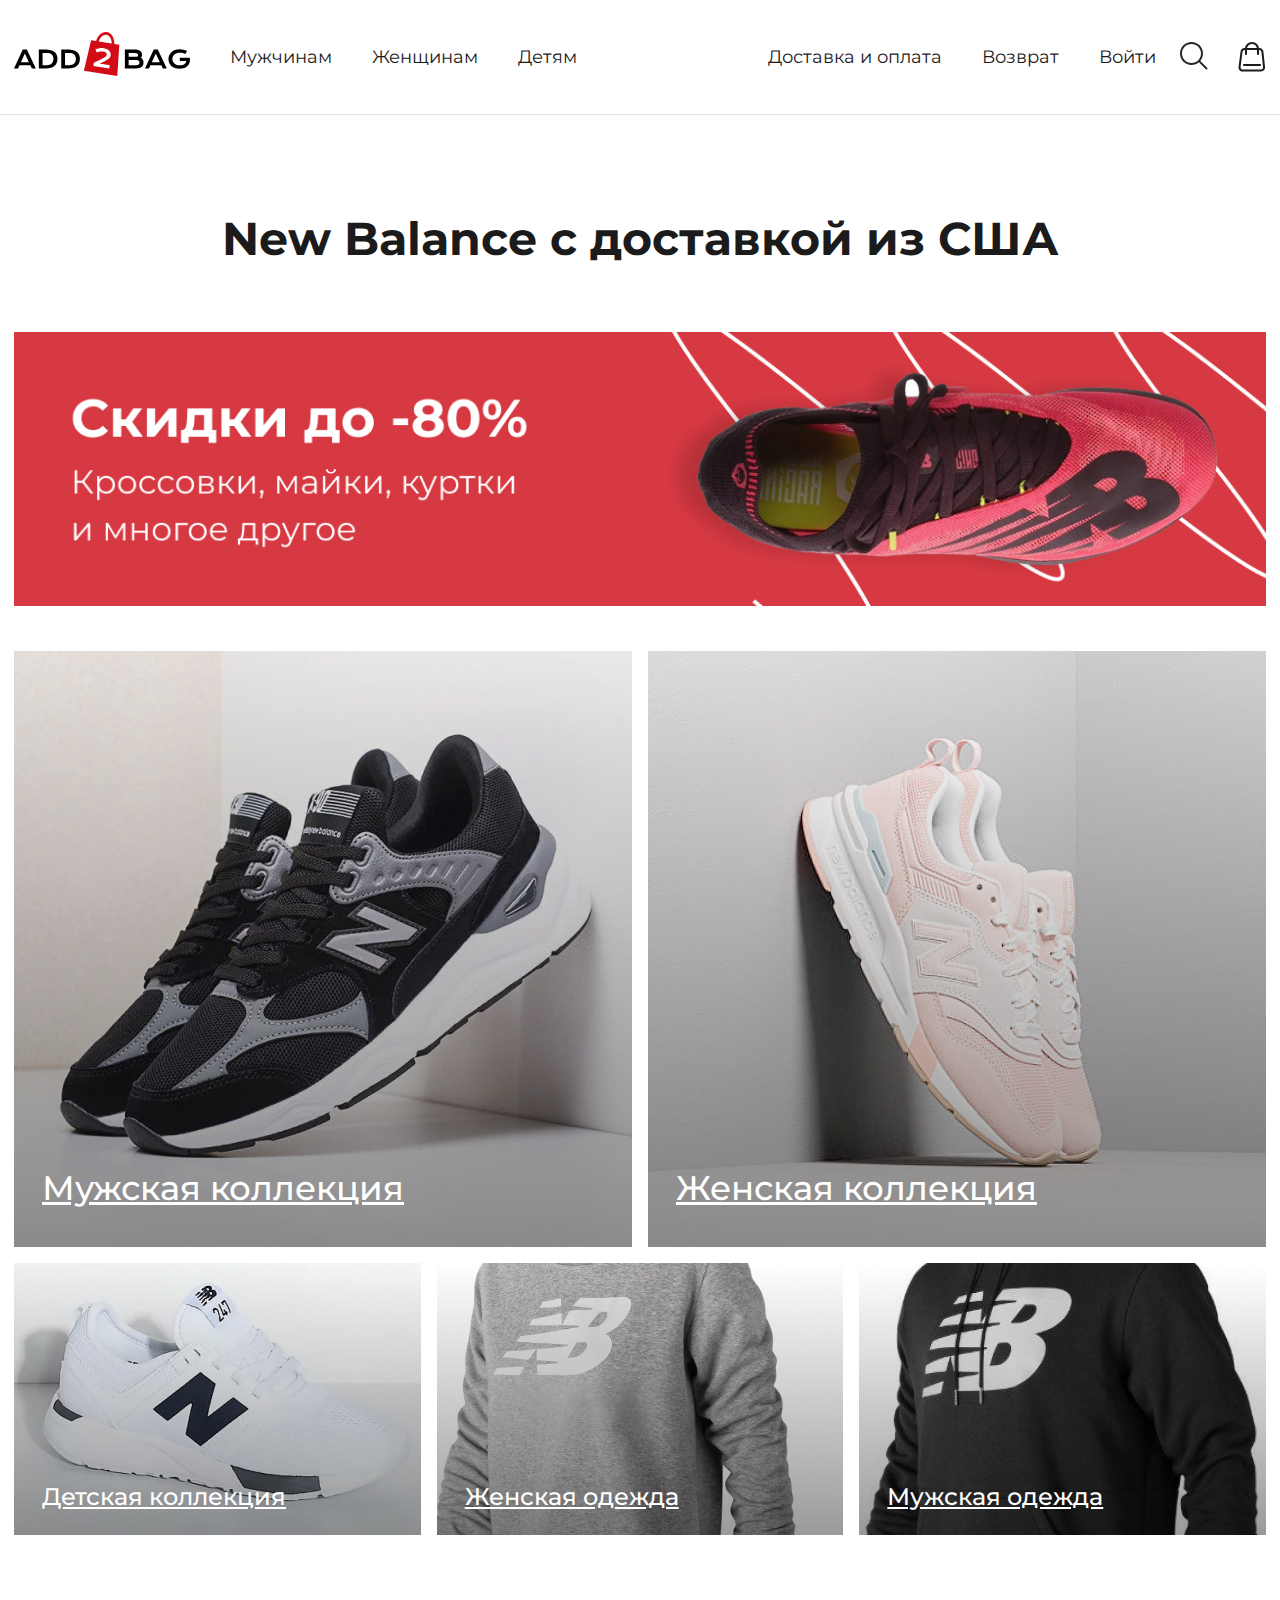
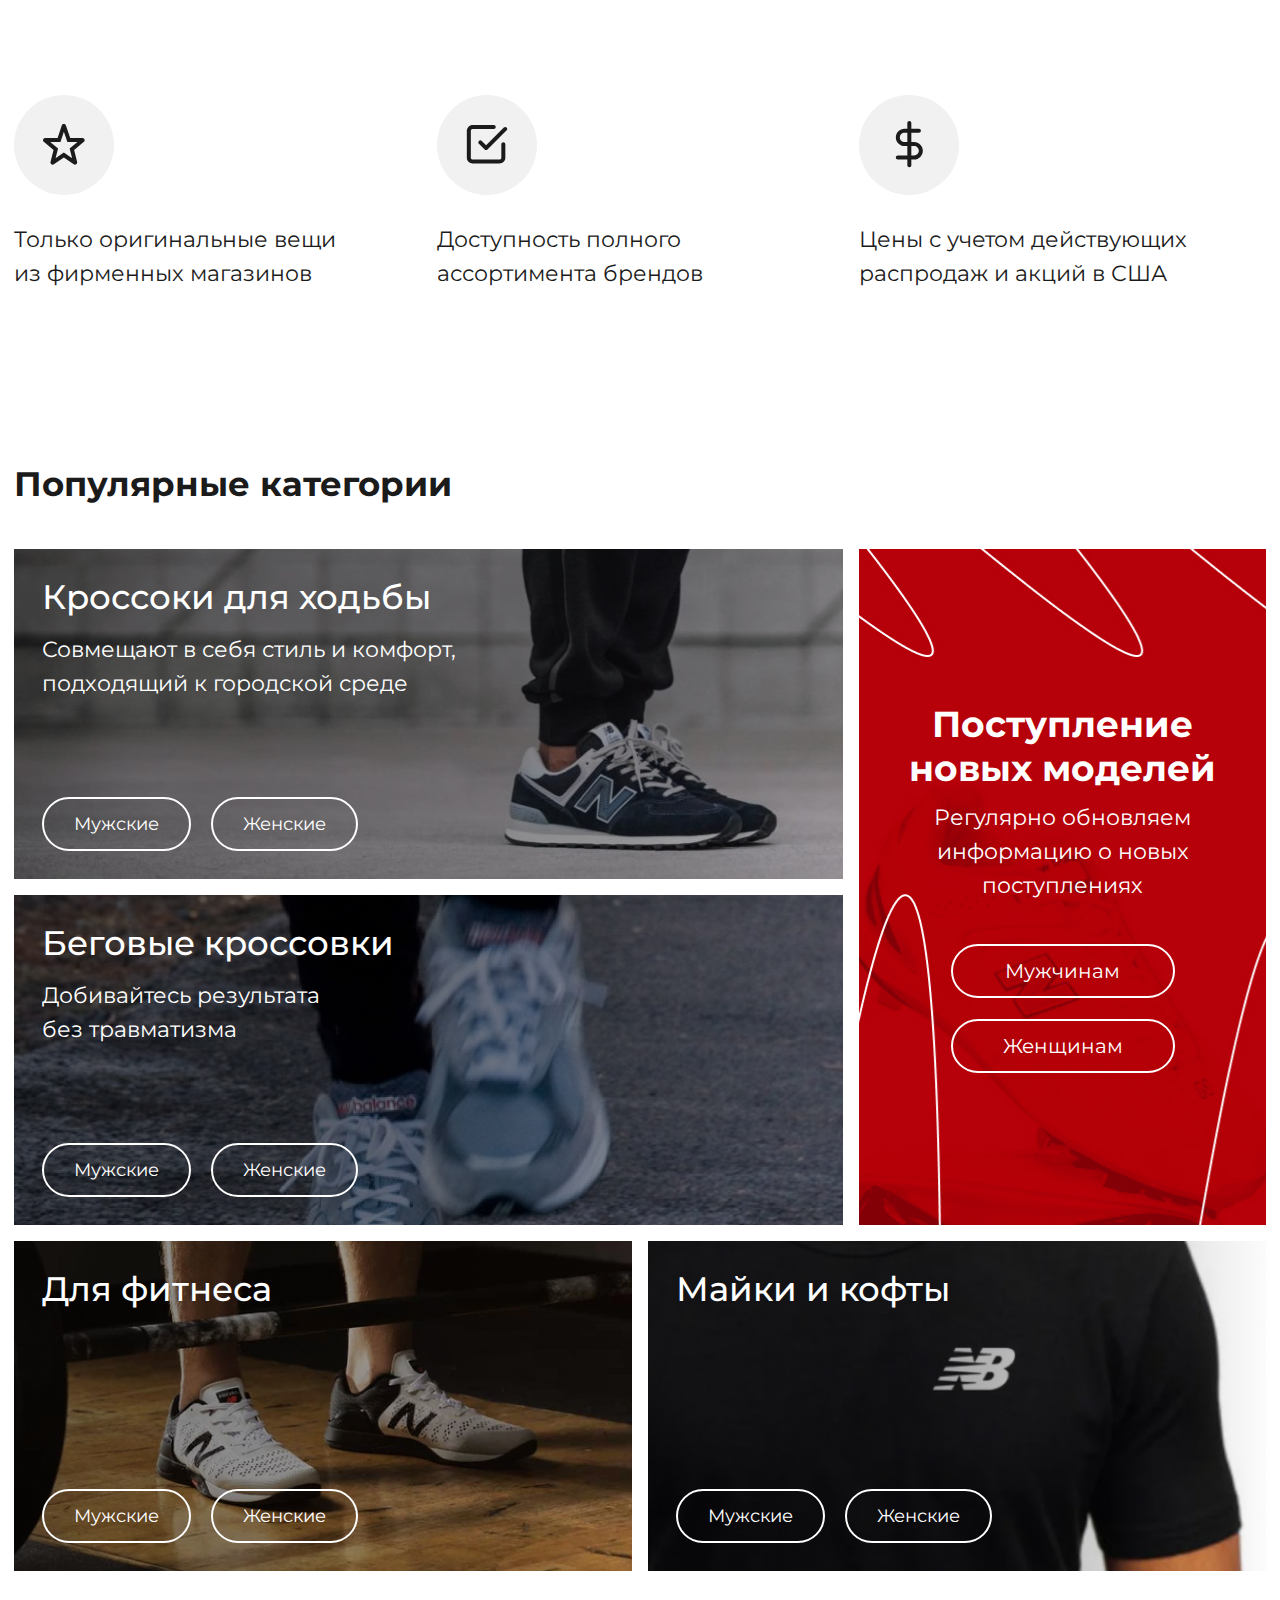
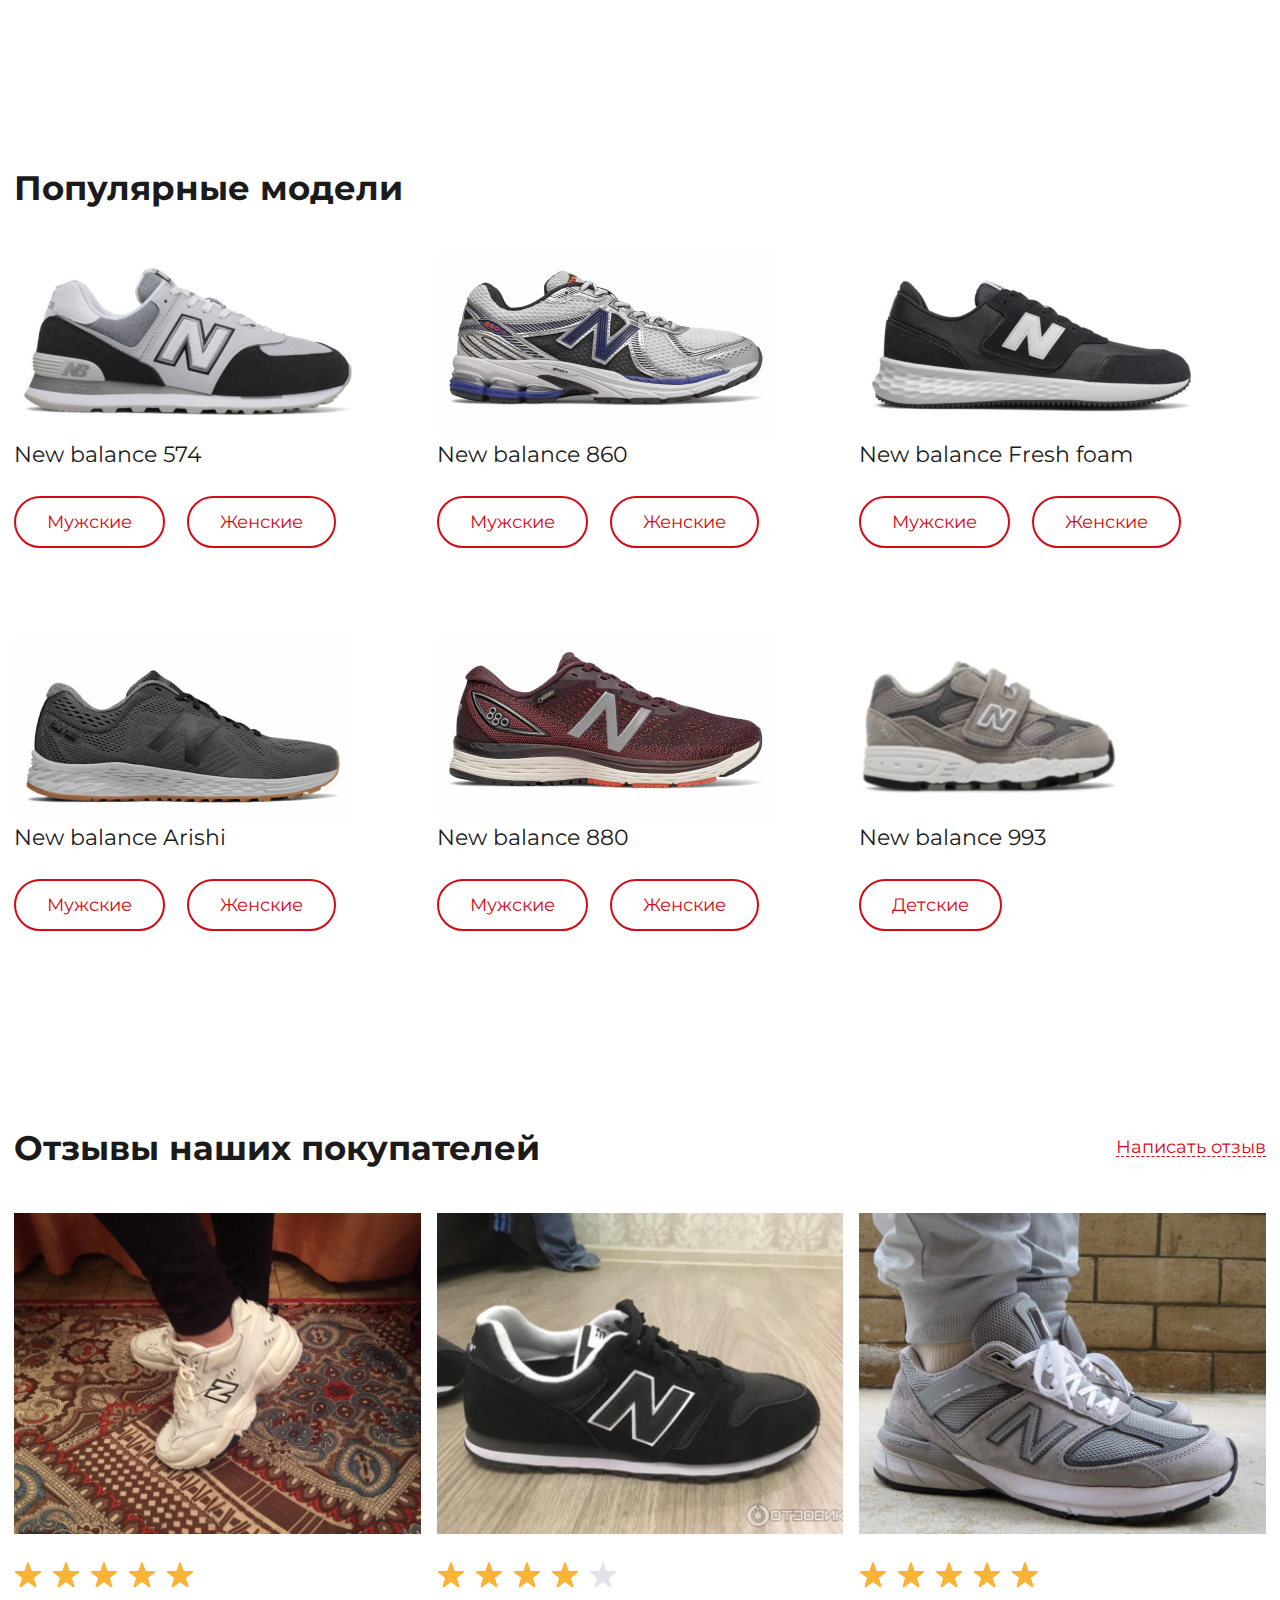
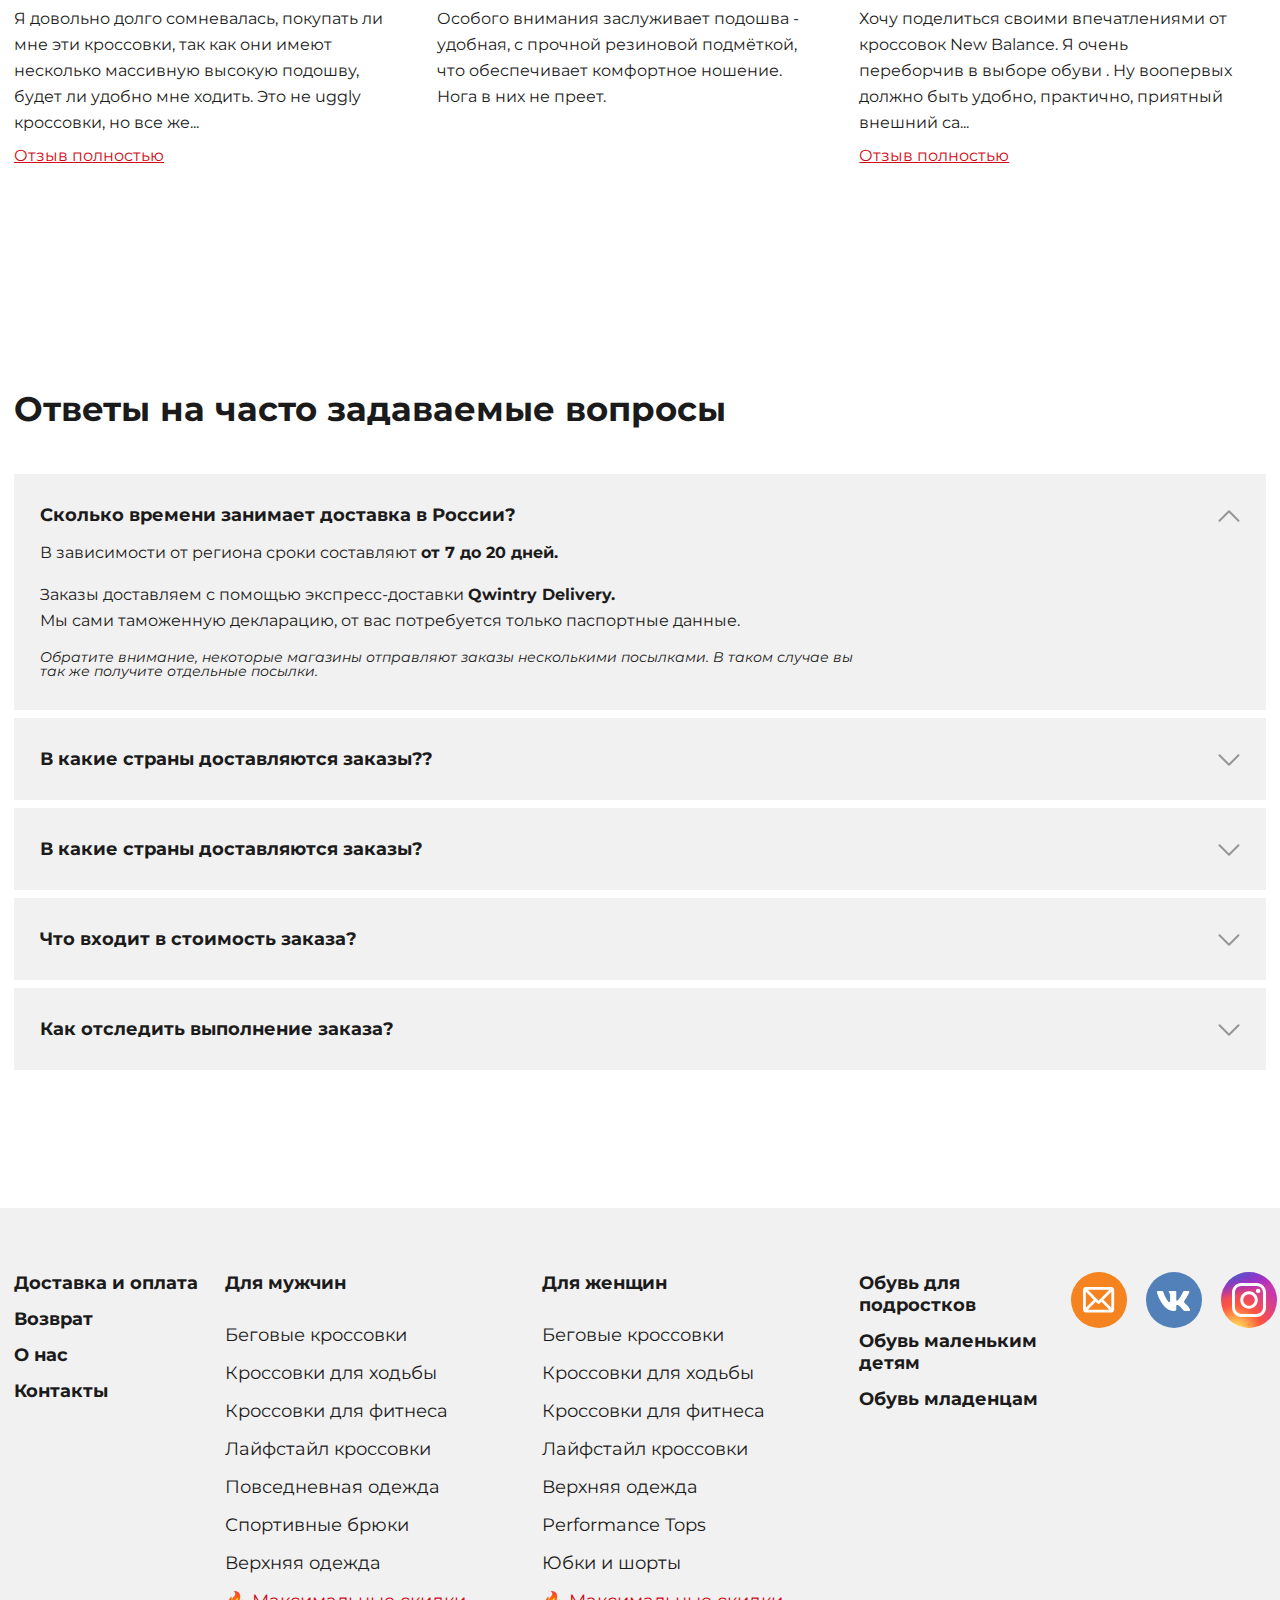
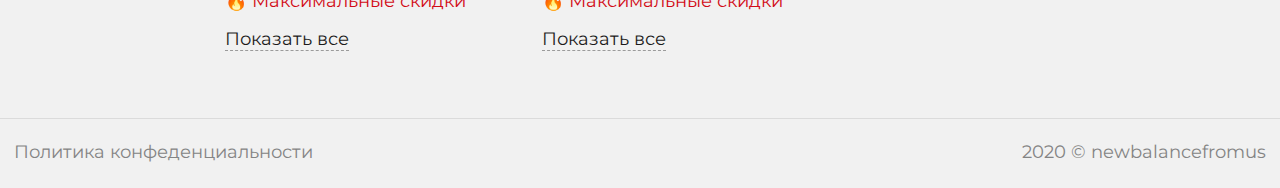
==== src/index.html @ 4060e347 "Add files via upload" ====
<!DOCTYPE html>
<html lang="en">
<head>
  <meta charset="UTF-8">
  <meta content="width=device-width, user-scalable=no, initial-scale=1.0, maximum-scale=1.0, minimum-scale=1.0" name="viewport">
  <meta content="ie=edge" http-equiv="X-UA-Compatible">
    <!-- Bootstrap CSS -->
	<!-- <link rel="stylesheet" href="https://cdn.jsdelivr.net/npm/bootstrap@4.5.3/dist/css/bootstrap.min.css" integrity="sha384-TX8t27EcRE3e/ihU7zmQxVncDAy5uIKz4rEkgIXeMed4M0jlfIDPvg6uqKI2xXr2" crossorigin="anonymous"> -->
	<!-- custom css -->
	<link href="css/bootstrap.min.css" rel="stylesheet">
  <link href="css/style.css" rel="stylesheet">
  <title>Add2Bag</title>
</head>
<body>
  
   <header class="header">
	   <div class="container">
		   <div class="row">
			   <div class="col-lg-6 d-flex align-items-end">
					<a href="/" class="logo">
						<img src="img/logo 1.svg" alt="Add2Bag">
					</a>
					<ul class="nav nav_left">
						<li class="nav-item">
							<a class="nav-link active" href="#">Мужчинам</a>
						</li>
						<li class="nav-item">
							<a class="nav-link" href="#">Женщинам</a>
						</li>
						<li class="nav-item">
							<a class="nav-link" href="#">Детям</a>
						</li>
					</ul>
			   </div>
			   <div class="col-lg-6 d-flex align-items-end justify-content-end">
					<ul class="nav nav_right">
						<li class="nav-item">
							<a class="nav-link" href="#">Доставка и оплата</a>
						</li>
						<li class="nav-item">
							<a class="nav-link" href="#">Возврат</a>
						</li>
						<li class="nav-item">
							<a class="nav-link" href="#">Войти</a>
						</li>
					</ul>
					<div class="cart_and_search d-flex align-items-center">
						<div class="search">
							<button class="search__icon">
								<svg width="28" height="28" viewBox="0 0 28 28" fill="none" xmlns="http://www.w3.org/2000/svg">
									<path fill-rule="evenodd" clip-rule="evenodd" d="M11.5 2C6.2533 2 2 6.2533 2 11.5C2 16.7467 6.2533 21 11.5 21C16.7467 21 21 16.7467 21 11.5C21 6.2533 16.7467 2 11.5 2ZM0 11.5C0 5.14873 5.14873 0 11.5 0C17.8513 0 23 5.14873 23 11.5C23 14.3156 21.9881 16.8949 20.3082 18.894L27.2071 25.7929C27.5976 26.1834 27.5976 26.8166 27.2071 27.2071C26.8166 27.5976 26.1834 27.5976 25.7929 27.2071L18.894 20.3082C16.8949 21.9881 14.3156 23 11.5 23C5.14873 23 0 17.8513 0 11.5Z" fill="#272727"/>
									</svg>
							</button>
						</div>
						<a href="/" class="cart">
							<svg width="28" height="30" viewBox="0 0 28 30" fill="none" xmlns="http://www.w3.org/2000/svg">
								<path fill-rule="evenodd" clip-rule="evenodd" d="M4.54358 27.5H23.0524C24.2407 27.5 25.1669 26.47 25.0412 25.2884L23.3922 9.78842C23.284 8.77149 22.4261 8 21.4034 8H6.5223C5.51565 8 4.66588 8.74819 4.53841 9.74674L2.55968 25.2467C2.40708 26.4421 3.33848 27.5 4.54358 27.5ZM4.54358 29.5H23.0524C25.429 29.5 27.2813 27.4401 27.0299 25.0769L25.381 9.57685C25.1646 7.54299 23.4488 6 21.4034 6H6.5223C4.509 6 2.80945 7.49638 2.55451 9.49347L0.575782 24.9935C0.270575 27.3843 2.13339 29.5 4.54358 29.5Z" fill="#1C1B1B"/>
								<path d="M5.00048 23C5.00048 22.4477 5.4482 22 6.00048 22H22.0005C22.5528 22 23.0005 22.4477 23.0005 23C23.0005 23.5523 22.5528 24 22.0005 24H6.00048C5.4482 24 5.00048 23.5523 5.00048 23Z" fill="#1C1B1B"/>
								<path fill-rule="evenodd" clip-rule="evenodd" d="M14.0005 2C11.2391 2 9.00048 4.23858 9.00048 7V12C9.00048 12.5523 8.55277 13 8.00048 13C7.4482 13 7.00048 12.5523 7.00048 12V7C7.00048 3.13401 10.1345 0 14.0005 0C17.8665 0 21.0005 3.13401 21.0005 7V12C21.0005 12.5523 20.5528 13 20.0005 13C19.4482 13 19.0005 12.5523 19.0005 12V7C19.0005 4.23858 16.7619 2 14.0005 2Z" fill="#1C1B1B"/>
								</svg>								
							</a>
					</div>
			   </div>
			</div>
	   </div>
   </header>
   <!-- header -->

   <main class="content">

		<section class="main">
			<div class="container">
				<div class="row">
					<div class="col-lg-12">
						<h1 class="main_title text-center">New Balance с доставкой из США</h1>
					</div>
					<div class="col-lg-12">
						<div class="main_banner">
							<img src="img/main-banner.jpg" alt="sales" class="img-fluid">
						</div>
					</div>
				</div>
			</div>
		</section>

		<section class="collections">
			<div class="container">
				<div class="row">
					<div class="col-lg-6">
						<a href="/" class="card-scale collection_card overflow-hidden">
							<img src="img/collection-img-1.jpg" alt="Women" class="img-scale">
							<span class="collection_card__title">Мужская коллекция</span>
						</a>
					</div>
					<!-- col -->

					<div class="col-lg-6">
						<a href="/"  class="card-scale collection_card overflow-hidden">
							<img src="img/collection-img-2.jpg" alt="Women" class="img-scale">
							<span class="collection_card__title">Женская коллекция</span>
						</a>
					</div>
					<!-- col -->

					<div class="col-lg-4">
						<a href="/"  class="card-scale collection_card collection_card--small overflow-hidden">
							<img src="img/collection-img-3.jpg" alt="Women" class="img-scale">
							<span class="collection_card__title">Детская коллекция</span>
						</a>
					</div>
					<!-- col -->

					<div class="col-lg-4">
						<a href="/"  class="card-scale collection_card collection_card--small overflow-hidden">
							<img src="img/collection-img-4.jpg" alt="Women" class="img-scale">
							<span class="collection_card__title">Женская одежда</span>
						</a>
					</div>
					<!-- col -->

					<div class="col-lg-4">
						<a href="/"  class="card-scale collection_card collection_card--small overflow-hidden">
							<img src="img/collection-img-5.jpg" alt="Women" class="img-scale">
							<span class="collection_card__title">Мужская одежда</span>
						</a>
					</div>
					<!-- col -->
				</div>
			</div>
		</section>

		<section class="advantages">
			<div class="container">
				<div class="row">
					<div class="col-lg-4">
						<div class="advantage">
							<div class="advantage__icon">
								<img src="img/icons/advan-icon-1.svg" alt="">
							</div>
							<p class="advantage__text">
								Только оригинальные вещи <br>
								из фирменных магазинов
							</p>
						</div>
					</div>
					<div class="col-lg-4">
						<div class="advantage">
							<div class="advantage__icon">
								<img src="img/icons/advan-icon-2.svg" alt="">
							</div>
							<p class="advantage__text">
								Доступность полного <br>ассортимента брендов
							</p>
						</div>
					</div>
					<div class="col-lg-4">
						<div class="advantage">
							<div class="advantage__icon">
								<img src="img/icons/advan-icon-3.svg" alt="">
							</div>
							<p class="advantage__text">
								Цены с учетом действующих <br>распродаж и акций в США
							</p>
						</div>
					</div>
				</div>
			</div>
		</section>

		<section class="popularCategories">
			<div class="container">
				<div class="row">
					<div class="col-lg-12">
						<h2 class="section__title">
							Популярные категории
						</h2>
					</div>
				</div>
				<div class="row">
					<div class="col-lg-8">
						<div class="popular__box" style="background-image: url(img/cat-img-1.jpg);">
							<div class="popular__box-main">
								<h3 class="popular__box-title">Кроссоки для ходьбы</h3>
								<p class="popular__box-text">
									Совмещают в себя стиль и комфорт,<br> подходящий к городской среде
								</p>
							</div>
							<div class="popular__box-btns">
								<button class="btn btn-bordered popular__box-btn">Мужские</button>
								<button class="btn btn-bordered popular__box-btn">Женские</button>
							</div>
						</div>
						<!-- popular__box -->
						<div class="popular__box" style="background-image: url(img/cat-img-2.jpg);">
							<div class="popular__box-main">
								<h3 class="popular__box-title">Беговые кроссовки</h3>
								<p class="popular__box-text">
									Добивайтесь результата <br>
									без травматизма
								</p>
							</div>
							<div class="popular__box-btns">
								<button class="btn btn-bordered popular__box-btn">Мужские</button>
								<button class="btn btn-bordered popular__box-btn">Женские</button>
							</div>
						</div>
						<!-- popular__box -->
					</div>
					<div class="col-lg-4">
						<div class="popular__sidebar" style="background-image: url(img/cat-img-3.jpg);">
							<h3 class="popular__sidebar-title">Поступление новых моделей</h3>
							<p class="popular__sidebar-text">
								Регулярно обновляем информацию о новых поступлениях
							</p>
							<div class="popular__sidebar-btns">
								<button class="btn btn-bordered popular__sidebar-btn">Мужчинам</button>
								<button class="btn btn-bordered popular__sidebar-btn">Женщинам</button>
							</div>
						</div>
					</div>
				</div>

				<div class="row">
					<div class="col-lg-6">
						<div class="popular__box"  style="background-image: url(img/cat-img-4.jpg);">
							<h3 class="popular__box-title">Для фитнеса</h3>
							<div class="popular__box-btns">
								<button class="btn btn-bordered popular__box-btn">Мужские</button>
								<button class="btn btn-bordered popular__box-btn">Женские</button>
							</div>
						</div>
						<!-- popular__box -->
					</div>
					<div class="col-lg-6">
						<div class="popular__box"  style="background-image: url(img/cat-img-5.jpg);">
							<h3 class="popular__box-title">Майки и кофты</h3>
							<div class="popular__box-btns">
								<button class="btn btn-bordered popular__box-btn">Мужские</button>
								<button class="btn btn-bordered popular__box-btn">Женские</button>
							</div>
						</div>
						<!-- popular__box -->
					</div>
				</div>

			</div>
		</section>

		<section class="popularModels">
			<div class="container">
				<div class="row">
					<div class="col-lg-12">
						<h2 class="section__title">
							Популярные модели
						</h2>
					</div>
				</div>
				<div class="row">
					<div class="col-lg-4">
						<div class="card__box">
							<div class="card__box-img">
								<img src="img/popular-img-1.png" class="img-fluid" alt="shoes">
							</div>
							<p class="card__box-title">New balance 574</p>
							<div class="card__box-btns">
								<a href="/" class="btn btn-bordered btn-red card__box-btn">Мужские</a>
								<a href="/" class="btn btn-bordered btn-red card__box-btn">Женские</a>
							</div>
						</div>
						<!-- card__box -->
					</div>
					<div class="col-lg-4">
						<div class="card__box">
							<div class="card__box-img">
								<img src="img/popular-img-2.png" class="img-fluid" alt="shoes">
							</div>
							<p class="card__box-title">New balance 860</p>
							<div class="card__box-btns">
								<a href="/" class="btn btn-bordered btn-red card__box-btn">Мужские</a>
								<a href="/" class="btn btn-bordered btn-red card__box-btn">Женские</a>
							</div>
						</div>
						<!-- card__box -->
					</div>
					<div class="col-lg-4">
						<div class="card__box">
							<div class="card__box-img">
								<img src="img/popular-img-3.png" class="img-fluid" alt="shoes">
							</div>
							<p class="card__box-title">New balance Fresh foam</p>
							<div class="card__box-btns">
								<a href="/" class="btn btn-bordered btn-red card__box-btn">Мужские</a>
								<a href="/" class="btn btn-bordered btn-red card__box-btn">Женские</a>
							</div>
						</div>
						<!-- card__box -->
					</div>
					<div class="col-lg-4">
						<div class="card__box">
							<div class="card__box-img">
								<img src="img/popular-img-4.png" class="img-fluid" alt="shoes">
							</div>
							<p class="card__box-title">New balance Arishi</p>
							<div class="card__box-btns">
								<a href="/" class="btn btn-bordered btn-red card__box-btn">Мужские</a>
								<a href="/" class="btn btn-bordered btn-red card__box-btn">Женские</a>
							</div>
						</div>
						<!-- card__box -->
					</div>
					<div class="col-lg-4">
						<div class="card__box">
							<div class="card__box-img">
								<img src="img/popular-img-5.png" class="img-fluid" alt="shoes">
							</div>
							<p class="card__box-title">New balance 880</p>
							<div class="card__box-btns">
								<a href="/" class="btn btn-bordered btn-red card__box-btn">Мужские</a>
								<a href="/" class="btn btn-bordered btn-red card__box-btn">Женские</a>
							</div>
						</div>
						<!-- card__box -->
					</div>
					<div class="col-lg-4">
						<div class="card__box">
							<div class="card__box-img">
								<img src="img/popular-img-6.png" class="img-fluid" alt="shoes">
							</div>
							<p class="card__box-title">New balance 993</p>
							<div class="card__box-btns">
								<a href="/" class="btn btn-bordered btn-red card__box-btn">Детские</a>
							</div>
						</div>
						<!-- card__box -->
					</div>
				</div>
			</div>
		</section>

		<section class="reviews">
			<div class="container">
				<div class="row">
					<div class="col-lg-12">
						<h2 class="section__title d-flex justify-content-between align-items-center">
							Отзывы наших покупателей
							<a href="/" class="add_review">Написать отзыв</a>
						</h2>
					</div>
				</div>
				<div class="row">
					<div class="col-lg-4">
						<div class="reviews__box">
							<div class="reviews__box-img">
								<img src="img/reviews-img-1.jpg" class="img-fluid" alt="">
							</div>
							<div class="reviews__box-stars d-flex">
								<img src="img/icons/star-yellow.svg" alt="" class="reviews__box-star">
								<img src="img/icons/star-yellow.svg" alt="" class="reviews__box-star">
								<img src="img/icons/star-yellow.svg" alt="" class="reviews__box-star">
								<img src="img/icons/star-yellow.svg" alt="" class="reviews__box-star">
								<img src="img/icons/star-yellow.svg" alt="" class="reviews__box-star">
							</div>
							<p class="reviews__box-text">
								Я довольно долго сомневалась, покупать ли мне эти кроссовки, так как они имеют несколько массивную высокую подошву, будет ли удобно мне ходить. Это не uggly кроссовки, но все же...
								<a href="/" class="show_more">Отзыв полностью</a>
							</p>
						</div>
						<!-- reviews__box -->
					</div>
					<div class="col-lg-4">
						<div class="reviews__box">
							<div class="reviews__box-img">
								<img src="img/reviews-img-2.png"  class="img-fluid" alt="">
							</div>
							<div class="reviews__box-stars d-flex">
								<img src="img/icons/star-yellow.svg" alt="" class="reviews__box-star">
								<img src="img/icons/star-yellow.svg" alt="" class="reviews__box-star">
								<img src="img/icons/star-yellow.svg" alt="" class="reviews__box-star">
								<img src="img/icons/star-yellow.svg" alt="" class="reviews__box-star">
								<img src="img/icons/star-grey.svg" alt="" class="reviews__box-star">
							</div>
							<p class="reviews__box-text">
								Особого внимания заслуживает подошва - удобная, с прочной резиновой подмёткой, что обеспечивает комфортное ношение. Нога в них не преет.
							</p>
						</div>
						<!-- reviews__box -->
					</div>
					<div class="col-lg-4">
						<div class="reviews__box">
							<div class="reviews__box-img">
								<img src="img/reviews-img-3.png" class="img-fluid" alt="">
							</div>
							<div class="reviews__box-stars d-flex">
								<img src="img/icons/star-yellow.svg" alt="" class="reviews__box-star">
								<img src="img/icons/star-yellow.svg" alt="" class="reviews__box-star">
								<img src="img/icons/star-yellow.svg" alt="" class="reviews__box-star">
								<img src="img/icons/star-yellow.svg" alt="" class="reviews__box-star">
								<img src="img/icons/star-yellow.svg" alt="" class="reviews__box-star">
							</div>
							<p class="reviews__box-text">
								Хочу поделиться своими впечатлениями от кроссовок New Balance. Я очень переборчив в выборе обуви . Ну воопервых должно быть удобно, практично, приятный внешний са...
								<a href="/" class="show_more">Отзыв полностью</a>
							</p>
						</div>
						<!-- reviews__box -->
					</div>
				</div>
			</div>
		</section>

		<section class="faq">
			<div class="container">
				<div class="row">
					<div class="col-lg-12">
						<h2 class="section__title">
							Ответы на часто задаваемые вопросы
						</h2>
					</div>
				</div>
			
				<div class="row">
					<div class="col-lg-12">
						<div class="faq__wrapper">
		
							<div class="faq__item">
								<div class="faq__item-top active">
									<p class="text">Сколько времени занимает доставка в России?</p>
									<div class="arrow">
										<svg width="22" height="12" viewBox="0 0 22 12" fill="none" xmlns="http://www.w3.org/2000/svg">
											<path d="M1.5 1.25L11 10.75L20.5 1.25" stroke="#969696" stroke-width="2" stroke-linecap="round" stroke-linejoin="round"/>
											</svg>
									</div>
								</div>
								<div class="faq__submnenu" style="display: block;">
									<p>
										В зависимости от региона сроки составляют <b>от 7 до 20 дней.</b>
									</p>
									<p>
										Заказы доставляем с помощью экспресс-доставки <b>Qwintry Delivery.</b>
										<br>
										Мы сами таможенную декларацию, от вас потребуется только паспортные данные.
									</p>
									<i>
										Обратите внимание, некоторые магазины отправляют заказы несколькими посылками. В таком случае вы <br> так же получите отдельные посылки. 
									</i>
								</div>
							</div>
		
							<div class="faq__item">
								<div class="faq__item-top">
									<p class="text">В какие страны доставляются заказы??</p>
									<div class="arrow">
										<svg width="22" height="12" viewBox="0 0 22 12" fill="none" xmlns="http://www.w3.org/2000/svg">
											<path d="M1.5 1.25L11 10.75L20.5 1.25" stroke="#969696" stroke-width="2" stroke-linecap="round" stroke-linejoin="round"/>
											</svg>
									</div>
								</div>
								<div class="faq__submnenu">
									<p>
										В зависимости от региона сроки составляют <b>от 7 до 20 дней.</b>
									</p>
									<p>
										Заказы доставляем с помощью экспресс-доставки <b>Qwintry Delivery.</b>
										<br>
										Мы сами таможенную декларацию, от вас потребуется только паспортные данные.
									</p>
									<i>
										Обратите внимание, некоторые магазины отправляют заказы несколькими посылками. В таком случае вы <br> так же получите отдельные посылки. 
									</i>
								</div>
							</div>
		
							<div class="faq__item">
								<div class="faq__item-top">
									<p class="text">В какие страны доставляются заказы?</p>
									<div class="arrow">
										<svg width="22" height="12" viewBox="0 0 22 12" fill="none" xmlns="http://www.w3.org/2000/svg">
											<path d="M1.5 1.25L11 10.75L20.5 1.25" stroke="#969696" stroke-width="2" stroke-linecap="round" stroke-linejoin="round"/>
											</svg>
									</div>
								</div>
								<div class="faq__submnenu">
									<p>
										В зависимости от региона сроки составляют <b>от 7 до 20 дней.</b>
									</p>
									<p>
										Заказы доставляем с помощью экспресс-доставки <b>Qwintry Delivery.</b>
										<br>
										Мы сами таможенную декларацию, от вас потребуется только паспортные данные.
									</p>
									<i>
										Обратите внимание, некоторые магазины отправляют заказы несколькими посылками. В таком случае вы <br> так же получите отдельные посылки. 
									</i>
								</div>
							</div>
		
							<div class="faq__item">
								<div class="faq__item-top">
									<p class="text">Что входит в стоимость заказа?</p>
									<div class="arrow">
										<svg width="22" height="12" viewBox="0 0 22 12" fill="none" xmlns="http://www.w3.org/2000/svg">
											<path d="M1.5 1.25L11 10.75L20.5 1.25" stroke="#969696" stroke-width="2" stroke-linecap="round" stroke-linejoin="round"/>
											</svg>
									</div>
								</div>
								<div class="faq__submnenu">
									<p>
										В зависимости от региона сроки составляют <b>от 7 до 20 дней.</b>
									</p>
									<p>
										Заказы доставляем с помощью экспресс-доставки <b>Qwintry Delivery.</b>
										<br>
										Мы сами таможенную декларацию, от вас потребуется только паспортные данные.
									</p>
									<i>
										Обратите внимание, некоторые магазины отправляют заказы несколькими посылками. В таком случае вы <br> так же получите отдельные посылки. 
									</i>
								</div>
							</div>

							<div class="faq__item">
								<div class="faq__item-top">
									<p class="text">Как отследить выполнение заказа?</p>
									<div class="arrow">
										<svg width="22" height="12" viewBox="0 0 22 12" fill="none" xmlns="http://www.w3.org/2000/svg">
											<path d="M1.5 1.25L11 10.75L20.5 1.25" stroke="#969696" stroke-width="2" stroke-linecap="round" stroke-linejoin="round"/>
											</svg>
									</div>
								</div>
								<div class="faq__submnenu">
									<p>
										В зависимости от региона сроки составляют <b>от 7 до 20 дней.</b>
									</p>
									<p>
										Заказы доставляем с помощью экспресс-доставки <b>Qwintry Delivery.</b>
										<br>
										Мы сами таможенную декларацию, от вас потребуется только паспортные данные.
									</p>
									<i>
										Обратите внимание, некоторые магазины отправляют заказы несколькими посылками. В таком случае вы <br> так же получите отдельные посылки. 
									</i>
								</div>
							</div>
		
						</div>
					</div>
				</div>
				<!-- faq row -->

			</div>
		</section>

   </main>
   <!-- content -->

   <footer class="footer">
	   <div class="container">
		   <div class="row">
				<div class="col-lg-2">
					<ul class="bold_list">
						<li>
							<a href="/">Доставка и оплата</a>
						</li>
						<li>
							<a href="/">Возврат</a>
						</li>
						<li>
							<a href="/">О нас</a>
						</li>
						<li>
							<a href="/">Контакты</a>
						</li>
					</ul>
				</div>
				<div class="col-lg-3">
					<h6>Для мужчин</h6>
					<ul>
						<li>
							<a href="/">Беговые кроссовки</a>
						</li>
						<li>
							<a href="/">Кроссовки для ходьбы</a>
						</li>
						<li>
							<a href="/">Кроссовки для фитнеса</a>
						</li>
						<li>
							<a href="/">Лайфстайл кроссовки</a>
						</li>
						<li>
							<a href="/">Повседневная одежда</a>
						</li>
						<li>
							<a href="/">Спортивные брюки</a>
						</li>
						<li>
							<a href="/">Верхняя одежда</a>
						</li>
						<li>
							<a href="/" class="red_color">🔥 Максимальные скидки</a>
						</li>
						<li class="show_all">
							<a href="/">Показать все</a>
						</li>

					</ul>
				</div>
				<div class="col-lg-3">
					<ul>
						<h6>Для женщин</h6>
						<li>
							<a href="/">Беговые кроссовки</a>
						</li>
						<li>
							<a href="/">Кроссовки для ходьбы</a>
						</li>
						<li>
							<a href="/">Кроссовки для фитнеса</a>
						</li>
						<li>
							<a href="/">Лайфстайл кроссовки</a>
						</li>
						<li>
							<a href="/">Верхняя одежда</a>
						</li>
						<li>
							<a href="/">Performance Tops</a>
						</li>
						<li>
							<a href="/">Юбки и шорты</a>
						</li>
						<li>
							<a href="/" class="red_color">🔥 Максимальные скидки</a>
						</li>
						<li class="show_all">
							<a href="/">Показать все</a>
						</li>
					</ul>
				</div>
				<div class="col-lg-2">
					<ul class="bold_list">
						<li>
							<a href="/">Обувь для
								подростков</a>
						</li>
						<li>
							<a href="/">Обувь маленьким детям</a>
						</li>
						<li>
							<a href="/">Обувь младенцам</a>
						</li>
					</ul>
				</div>
				<div class="col-lg-2">
					<ul class="d-flex justify-content-between align-items-center social_icons">
						<a href="/" class="social_icons__icon">
							<img src="img/icons/footer-icon-1.svg" alt="">
						</a>
						<a href="/" class="social_icons__icon">
							<img src="img/icons/footer-icon-2.svg" alt="">
						</a>
						<a href="/" class="social_icons__icon">
							<img src="img/icons/footer-icon-3.svg" alt="">
						</a>
					</ul>
				</div>
		   </div>
	   </div>
	   <div class="footer__bottom">
		   <div class="container">
			   <div class="row">
				   <div class="col-lg-12 d-flex justify-content-between align-items-center">
						<a href="/" class="footer__bottom-privacy">Политика конфеденциальности</a>
						<p class="footer__bottom-copy">2020 © newbalancefromus</p>
				   </div>
			   </div>
		   </div>
	   </div>
   </footer>
   <!-- footer -->


  <script src="js/jquery-3.0.0.min.js"></script> 
  <script src="js/main.js"></script> <!-- // scripts -->
</body>
</html>
---- src/css/style.css ----
@import url("https://fonts.googleapis.com/css?family=Montserrat:400,500,700,900");
* {
  margin: 0;
  padding: 0;
  line-height: 1;
  -webkit-box-sizing: border-box;
  box-sizing: border-box;
}

li {
  list-style-type: none;
}

dl,
ol,
ul {
  margin-bottom: 0;
}

a {
  color: #1C1B1B;
  text-decoration: none;
}

button {
  outline: none;
  border: none;
  display: block;
  background: transparent;
  cursor: pointer;
  font-family: 'Montserrat', sans-serif;
}

input:focus {
  outline: none;
}

body {
  color: #1C1B1B;
  font-size: 14px;
  font-family: 'Montserrat', sans-serif;
  font-weight: 400;
}

h1,
h2,
h3,
h4,
h5,
h6 {
  font-weight: 700;
}

button,
input {
  outline: none;
  border: none;
  cursor: pointer;
}

.container {
  max-width: 1308px;
  padding: 0 14px;
  margin: 0 auto;
  -webkit-box-flex: 1;
  -ms-flex-positive: 1;
  flex-grow: 1;
}

.row {
  margin-left: -8px;
  margin-right: -8px;
}

.col,
.col-1,
.col-10,
.col-11,
.col-12,
.col-2,
.col-3,
.col-4,
.col-5,
.col-6,
.col-7,
.col-8,
.col-9,
.col-auto,
.col-lg,
.col-lg-1,
.col-lg-10,
.col-lg-11,
.col-lg-12,
.col-lg-2,
.col-lg-3,
.col-lg-4,
.col-lg-5,
.col-lg-6,
.col-lg-7,
.col-lg-8,
.col-lg-9,
.col-lg-auto,
.col-md,
.col-md-1,
.col-md-10,
.col-md-11,
.col-md-12,
.col-md-2,
.col-md-3,
.col-md-4,
.col-md-5,
.col-md-6,
.col-md-7,
.col-md-8,
.col-md-9,
.col-md-auto,
.col-sm,
.col-sm-1,
.col-sm-10,
.col-sm-11,
.col-sm-12,
.col-sm-2,
.col-sm-3,
.col-sm-4,
.col-sm-5,
.col-sm-6,
.col-sm-7,
.col-sm-8,
.col-sm-9,
.col-sm-auto,
.col-xl,
.col-xl-1,
.col-xl-10,
.col-xl-11,
.col-xl-12,
.col-xl-2,
.col-xl-3,
.col-xl-4,
.col-xl-5,
.col-xl-6,
.col-xl-7,
.col-xl-8,
.col-xl-9,
.col-xl-auto {
  padding-right: 8px;
  padding-left: 8px;
}

.btn {
  color: #fff;
  background: transparent;
  text-align: center;
  padding: 13px 31px;
  font-size: 18px;
  line-height: 22px;
  border: 2px solid #FFFFFF;
  -webkit-transition: all 0.3s;
  transition: all 0.3s;
  text-decoration: none;
}

.btn:hover {
  background: #fff;
  color: #1C1B1B;
}

.btn-bordered {
  border-radius: 30px;
}

.btn-red {
  -webkit-transition: all 0.3s;
  transition: all 0.3s;
  border: 2px solid #D20B16;
  color: #D20B16;
}

.btn-red:hover {
  background: #D20B16;
  color: #fff;
}

.header {
  padding-top: 32px;
  padding-bottom: 38px;
  border-bottom: 1px solid #E1E5EB;
}

.header .nav {
  margin-bottom: 8px;
}

.header .nav-link {
  color: #1C1B1B !important;
  padding: 0 20px;
  font-size: 18px;
  line-height: 22px;
  -webkit-transition: all 0.3s;
  transition: all 0.3s;
}

.header .nav_left .nav-link:hover {
  opacity: 0.7;
  -webkit-transition: all 0.3s;
  transition: all 0.3s;
}

.header .nav_right .nav-link:hover {
  color: #D20B16 !important;
  -webkit-transition: all 0.3s;
  transition: all 0.3s;
}

.logo {
  margin-right: 20px;
}

.cart_and_search .search {
  margin-left: 4px;
  margin-bottom: 6.5px;
}

.cart_and_search .search svg path {
  -webkit-transition: all 0.3s;
  transition: all 0.3s;
}

.cart_and_search .search:hover svg path {
  fill: #D20B16;
  -webkit-transition: all 0.3s;
  transition: all 0.3s;
}

.cart_and_search .cart {
  margin-left: 30px;
  margin-bottom: 4.5px;
}

.cart_and_search .cart svg path {
  -webkit-transition: all 0.3s;
  transition: all 0.3s;
}

.cart_and_search .cart:hover svg path {
  fill: #D20B16;
  -webkit-transition: all 0.3s;
  transition: all 0.3s;
}

h1 {
  font-weight: bold;
  font-size: 46px;
  line-height: 56px;
  margin-bottom: 65px;
}

.main_title {
  margin-top: 96px;
}

.main_banner {
  margin-bottom: 45px;
}

.section__title {
  font-weight: 700;
  font-size: 34px;
  line-height: 1;
  margin-bottom: 48px;
}

.section__title a {
  font-weight: 400;
  font-size: 18px;
  line-height: 1;
  text-align: right;
  color: #D20B16;
  text-decoration: none;
  border-bottom: 1px dashed #D20B16;
}

.section__title a:hover {
  border: none;
}

.advantages {
  padding-top: 144px;
  padding-bottom: 160px;
}

.popularCategories {
  padding-bottom: 184px;
}

.popularModels {
  padding-bottom: calc(200px - 88px);
}

.reviews {
  padding-bottom: 200px;
}

.faq {
  padding-bottom: 130px;
}

.collection_card {
  display: block;
  margin-bottom: 16px;
  overflow: hidden;
  position: relative;
}

.collection_card img {
  -webkit-transition: all 0.5s;
  transition: all 0.5s;
  display: block;
  overflow: hidden;
}

.collection_card img:hover {
  -webkit-transform: scale(1.14);
  transform: scale(1.14);
}

.collection_card--small .collection_card__title {
  font-size: 24px;
  line-height: 29px;
  bottom: 24px;
}

.collection_card__title {
  display: block;
  font-weight: 500;
  font-size: 34px;
  line-height: 41px;
  -webkit-text-decoration-line: underline;
  text-decoration-line: underline;
  color: #fff;
  padding: 0 28px;
  width: 100%;
  margin-bottom: 0;
  position: absolute;
  left: 0;
  bottom: 38px;
}

.advantage__icon {
  width: 100px;
  height: 100px;
  display: -webkit-box;
  display: -ms-flexbox;
  display: flex;
  -webkit-box-align: center;
  -ms-flex-align: center;
  align-items: center;
  -webkit-box-pack: center;
  -ms-flex-pack: center;
  justify-content: center;
  background: #F1F1F1;
  border-radius: 50%;
  margin-bottom: 28px;
}

.advantage__text {
  font-size: 22px;
  line-height: 34px;
}

.popular__box {
  margin-bottom: 16px;
  padding: 28px;
  height: 330px;
  display: -webkit-box;
  display: -ms-flexbox;
  display: flex;
  -webkit-box-orient: vertical;
  -webkit-box-direction: normal;
  -ms-flex-direction: column;
  flex-direction: column;
  -webkit-box-pack: justify;
  -ms-flex-pack: justify;
  justify-content: space-between;
  background-repeat: no-repeat;
}

.popular__box-title {
  font-size: 34px;
  line-height: 41px;
  margin-bottom: 15px;
  font-weight: 500;
  color: #fff;
}

.popular__box-text {
  font-size: 22px;
  line-height: 34px;
  color: #fff;
}

.popular__box-btn {
  margin-right: 16px;
  font-weight: normal;
  font-size: 18px;
  padding: 14px 30px;
}

.popular__sidebar {
  margin-bottom: 16px;
  padding: 28px;
  height: calc(100% - 14px);
  display: -webkit-box;
  display: -ms-flexbox;
  display: flex;
  -webkit-box-orient: vertical;
  -webkit-box-direction: normal;
  -ms-flex-direction: column;
  flex-direction: column;
  -webkit-box-pack: center;
  -ms-flex-pack: center;
  justify-content: center;
  background-repeat: no-repeat;
  text-align: center;
  -webkit-box-align: center;
  -ms-flex-align: center;
  align-items: center;
}

.popular__sidebar-title {
  font-weight: bold;
  font-size: 36px;
  line-height: 44px;
  margin-bottom: 11px;
  color: #fff;
}

.popular__sidebar-text {
  font-size: 22px;
  line-height: 34px;
  color: #fff;
  margin-bottom: 41px;
}

.popular__sidebar-btns {
  display: -webkit-box;
  display: -ms-flexbox;
  display: flex;
  -webkit-box-orient: vertical;
  -webkit-box-direction: normal;
  -ms-flex-direction: column;
  flex-direction: column;
  -webkit-box-pack: center;
  -ms-flex-pack: center;
  justify-content: center;
}

.popular__sidebar-btn {
  margin-bottom: 21px;
  font-weight: normal;
  font-size: 20px;
  padding: 14px 50px;
}

.popular__sidebar-btn:last-child {
  margin-bottom: 0;
}

.card__box {
  margin-bottom: 88px;
}

.card__box-img {
  height: 182px;
  display: -webkit-box;
  display: -ms-flexbox;
  display: flex;
  -webkit-box-align: center;
  -ms-flex-align: center;
  align-items: center;
}

.card__box-img img {
  max-width: 100%;
  height: auto;
}

.card__box-title {
  font-size: 22px;
  line-height: 27px;
  margin-top: 6px;
  margin-bottom: 28px;
}

.card__box-btn {
  margin-right: 18px;
}

.card__box-btn:last-child {
  margin-right: 0;
}

.reviews__box-img {
  margin-bottom: 28px;
}

.reviews__box-stars {
  margin-bottom: 18px;
}

.reviews__box-star {
  margin-right: 10px;
}

.reviews__box-star:last-child {
  margin-right: 0;
}

.reviews__box-text {
  font-size: 16px;
  line-height: 26px;
  padding-right: 31px;
}

.reviews__box-text .show_more {
  display: block;
  font-size: 16px;
  line-height: 40px;
  color: #D20B16;
  text-decoration: underline;
}

.reviews__box-text .show_more:hover {
  text-decoration: none;
}

.faq__item {
  background: #F1F1F1;
  margin-bottom: 8px;
  padding: 32px 26px;
}

.faq__item-top {
  display: -webkit-box;
  display: -ms-flexbox;
  display: flex;
  -webkit-box-align: center;
  -ms-flex-align: center;
  align-items: center;
  -webkit-box-pack: justify;
  -ms-flex-pack: justify;
  justify-content: space-between;
  cursor: pointer;
  -webkit-transition: all 0.2s;
  transition: all 0.2s;
}

.faq__item-top .arrow svg {
  -webkit-transition: all 0.2s;
  transition: all 0.2s;
}

.faq__item-top.active .arrow svg {
  -webkit-transform: rotate(180deg);
  transform: rotate(180deg);
  -webkit-transition: all 0.2s;
  transition: all 0.2s;
}

.faq__item-top:hover {
  opacity: 0.7;
  -webkit-transition: all 0.2s;
  transition: all 0.2s;
}

.faq__item-top .text {
  font-weight: bold;
  font-size: 18px;
  color: #1C1B1B;
  margin-bottom: 0;
}

.faq__submnenu {
  display: none;
  margin-top: 16px;
}

.faq__submnenu p {
  font-size: 16px;
  line-height: 26px;
  margin-bottom: 16px;
}

/* media queries */

.footer {
  padding-top: 64px;
  background: #F1F1F1;
}

.footer h6 {
  font-weight: bold;
  font-size: 18px;
  line-height: 22px;
  margin-bottom: 22px;
}

.footer ul.bold_list li {
  margin-bottom: 14px;
}

.footer ul.bold_list li a {
  font-weight: bold;
  font-size: 18px;
  line-height: 22px;
}

.footer ul li a {
  font-size: 18px;
  line-height: 38px;
  color: #1C1B1B !important;
}

.footer ul li a:hover {
  text-decoration: underline;
}

.footer ul li a.red_color {
  color: #D20B16 !important;
}

.footer ul li.show_all a {
  border-bottom: 1px dashed rgba(28, 27, 27, 0.4);
  text-decoration: none !important;
}

.footer ul li.show_all a:hover {
  border: none;
}

.social_icons__icon {
  margin-right: 19px;
  -webkit-transition: all 0.3s;
  transition: all 0.3s;
}

.social_icons__icon:last-child {
  margin-right: 0;
}

.social_icons__icon:hover {
  opacity: 0.7;
}

.footer__bottom {
  margin-top: 60px;
  padding-top: 24px;
  padding-bottom: 27px;
  border-top: 1px solid rgba(28, 27, 27, 0.1);
}

.footer__bottom-privacy {
  font-size: 18px;
  color: #848484;
  margin-bottom: 0;
}

.footer__bottom-privacy:hover {
  color: #848484;
  text-decoration: underline;
}

.footer__bottom-copy {
  font-size: 18px;
  color: #848484;
  margin-bottom: 0;
}
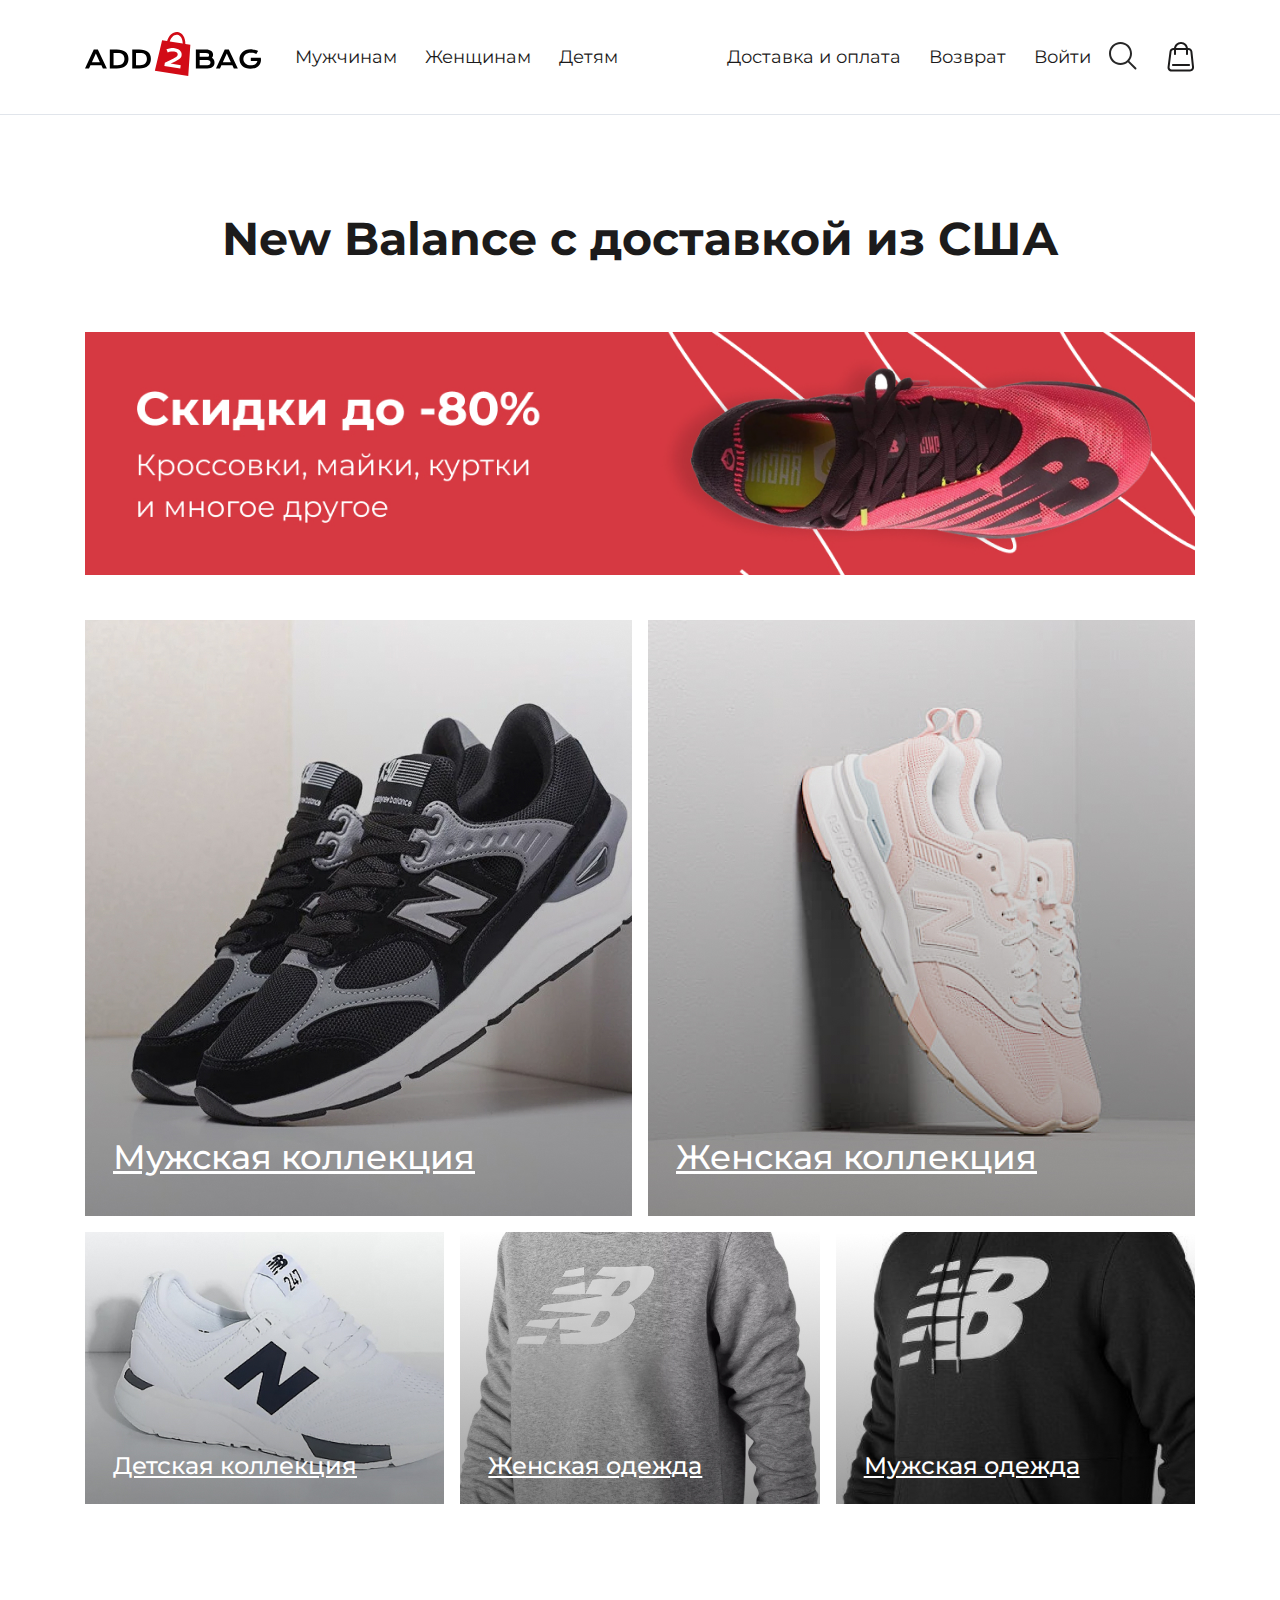
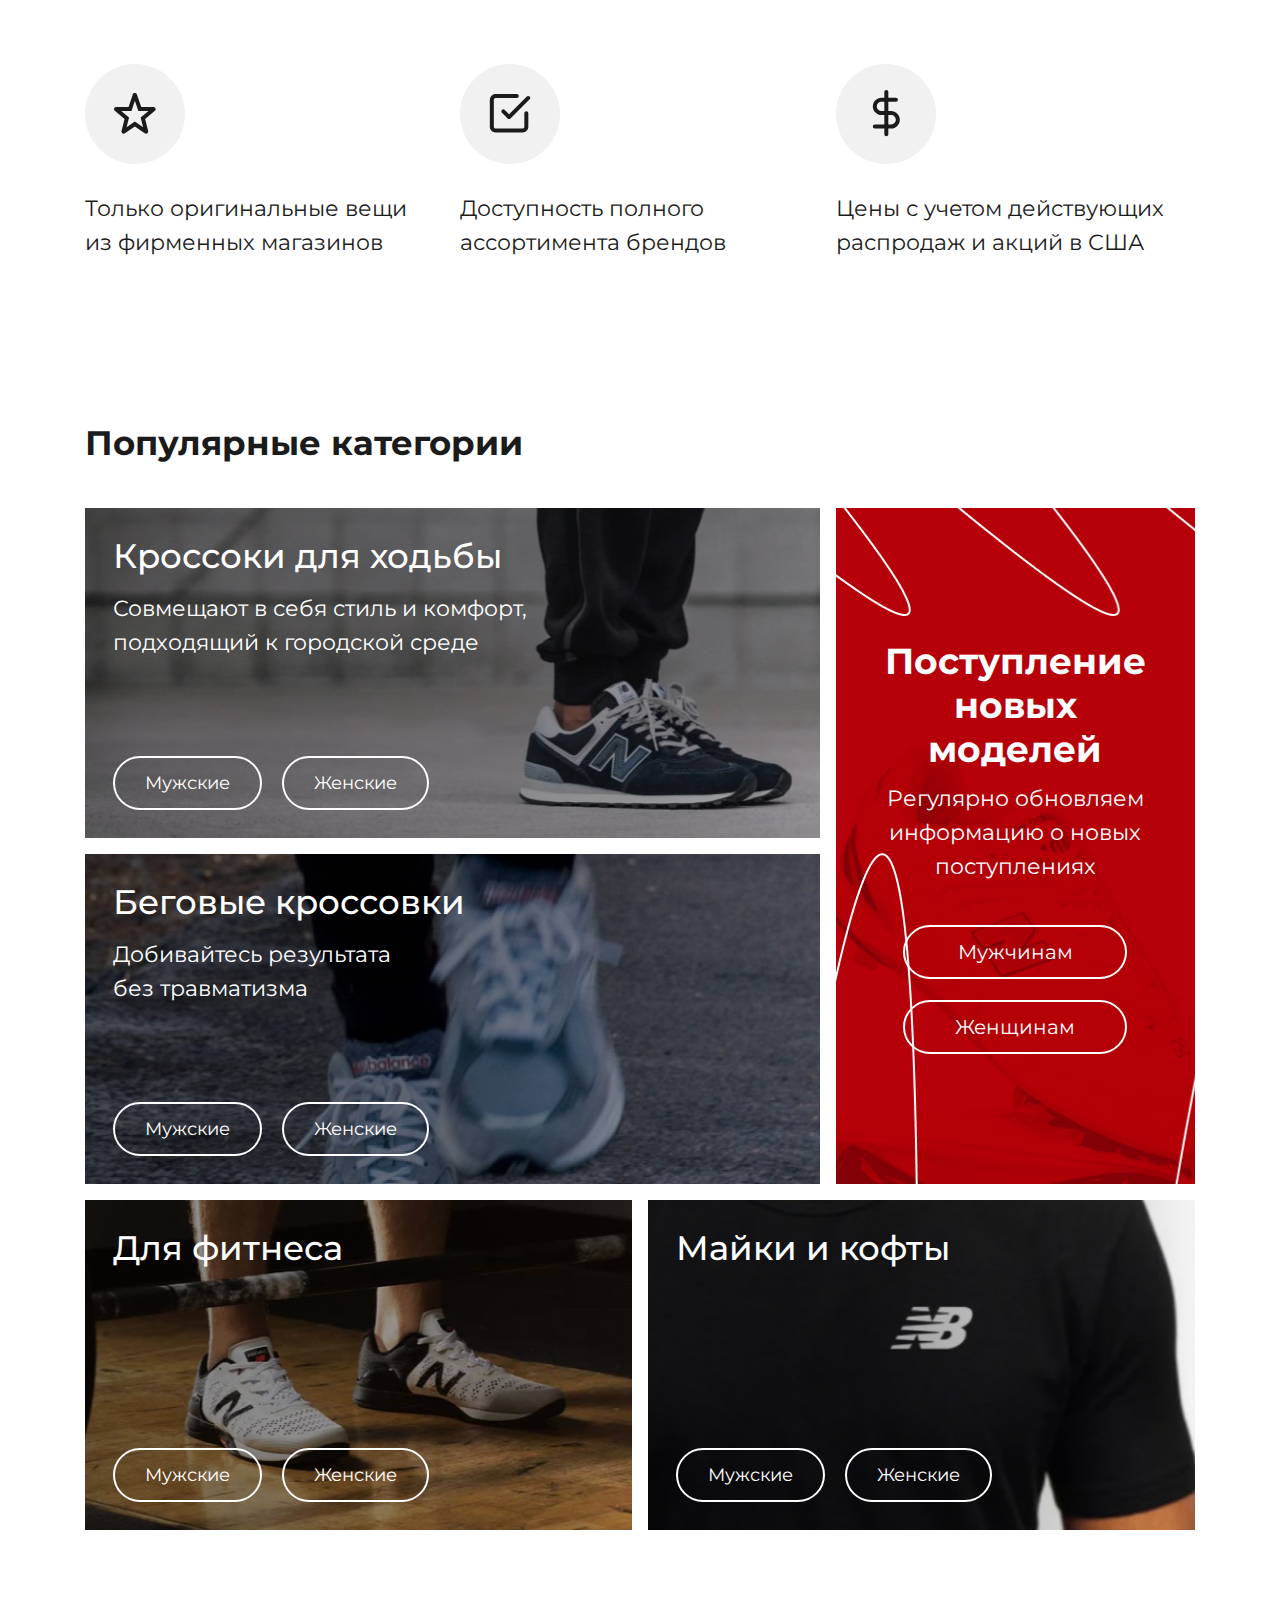
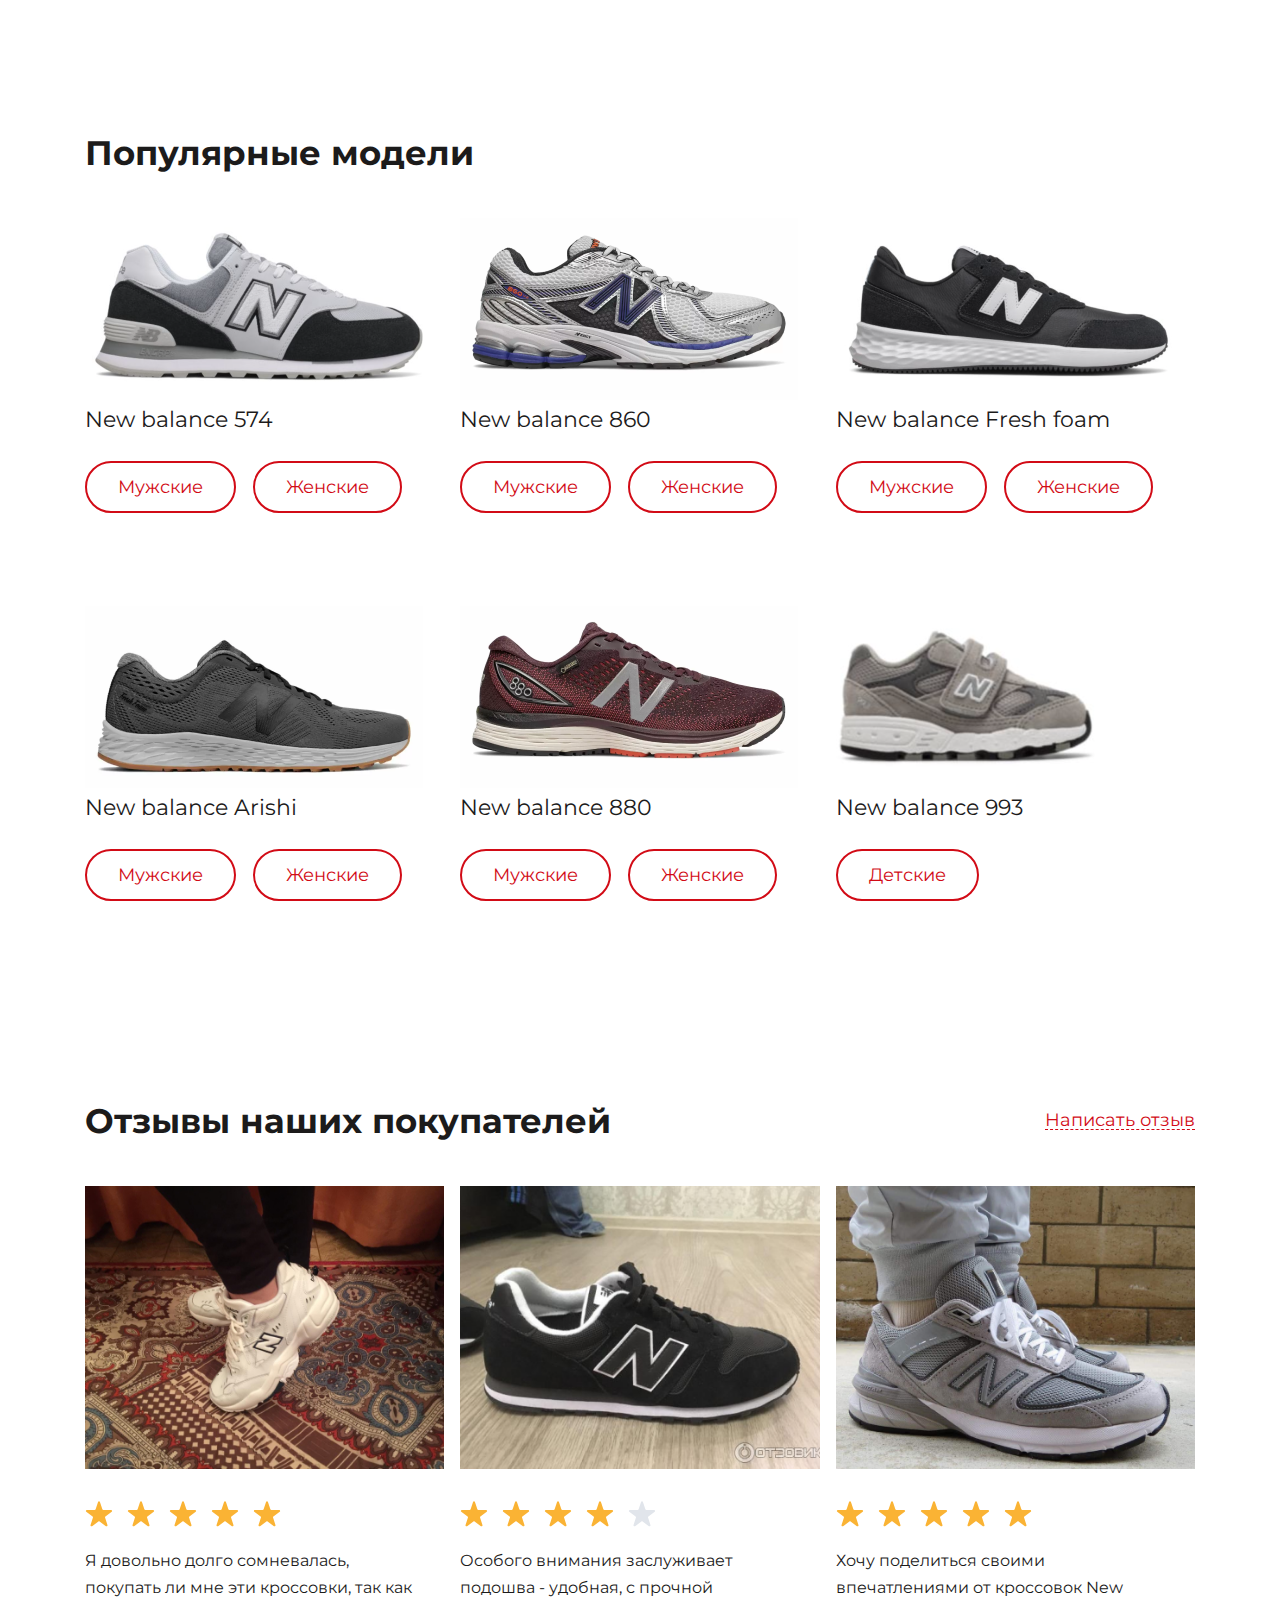
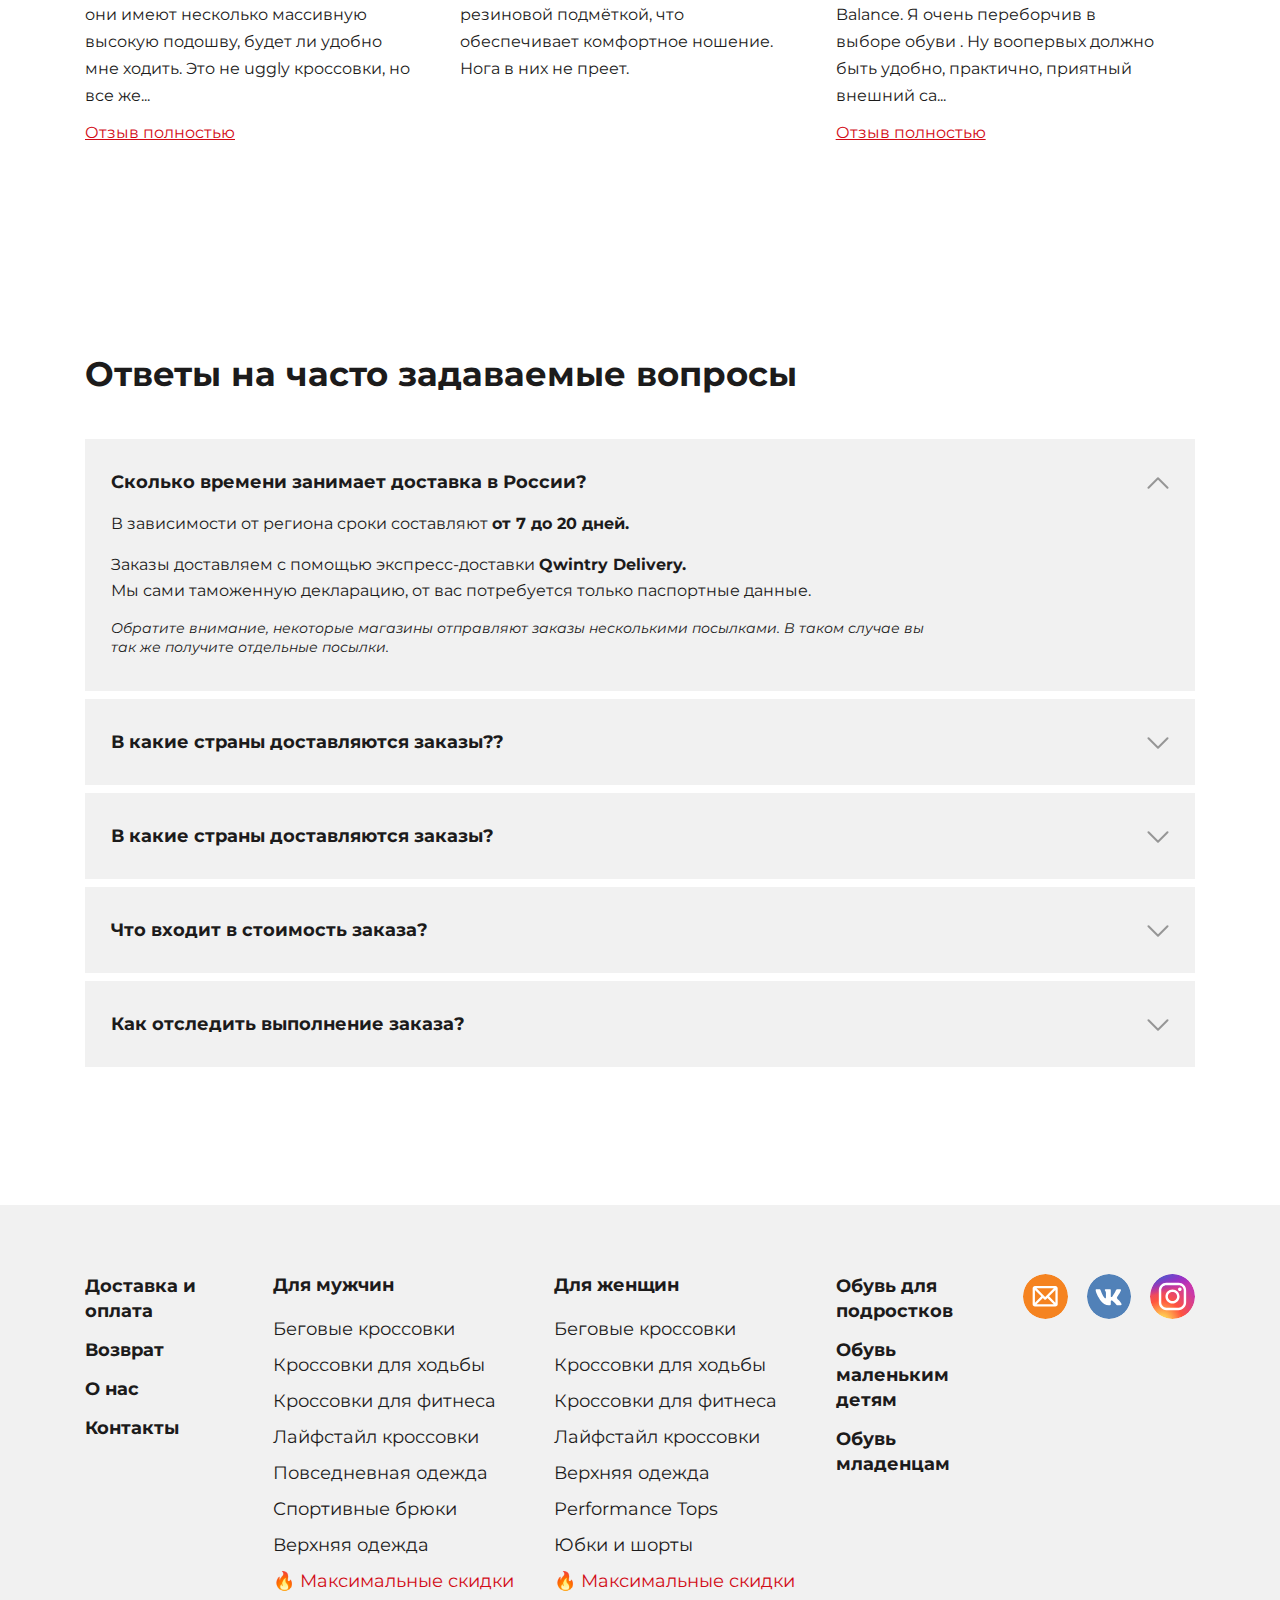
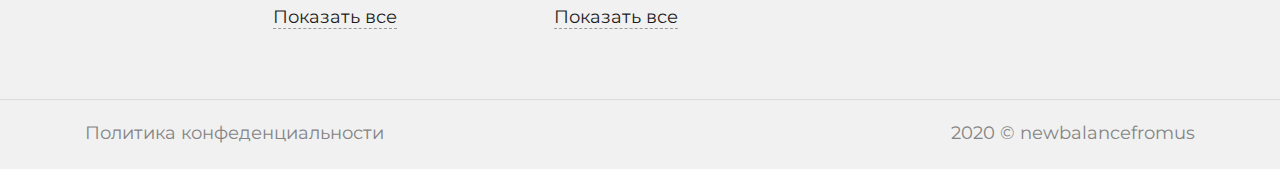
==== commit cbb427be: "Add files via upload" ====
--- a/src/index.html
+++ b/src/index.html
@@ -16,23 +16,32 @@
    <header class="header">
 	   <div class="container">
 		   <div class="row">
-			   <div class="col-lg-6 d-flex align-items-end">
+			   <div class="col-lg-6 col-sm-8 col-8 d-flex align-items-end header_col">
+
+				<div class="burger open-menu-js">
+                    <div class="open-menu">
+                        <span></span>
+                        <span></span>
+                        <span></span>
+                    </div>
+				</div>
+				
 					<a href="/" class="logo">
 						<img src="img/logo 1.svg" alt="Add2Bag">
 					</a>
 					<ul class="nav nav_left">
-						<li class="nav-item">
+						<li class="nav-item" data-index="1">
 							<a class="nav-link active" href="#">Мужчинам</a>
 						</li>
-						<li class="nav-item">
+						<li class="nav-item" data-index="2">
 							<a class="nav-link" href="#">Женщинам</a>
 						</li>
-						<li class="nav-item">
+						<li class="nav-item" data-index="3">
 							<a class="nav-link" href="#">Детям</a>
 						</li>
 					</ul>
 			   </div>
-			   <div class="col-lg-6 d-flex align-items-end justify-content-end">
+			   <div class="col-lg-6 col-sm-4 col-4 d-flex align-items-end justify-content-end header_col">
 					<ul class="nav nav_right">
 						<li class="nav-item">
 							<a class="nav-link" href="#">Доставка и оплата</a>
@@ -63,6 +72,470 @@
 			   </div>
 			</div>
 	   </div>
+
+		   <!-- submenu__modal start -->
+		   
+	<div class="submenu__modal-overlay">
+	   <div class="submenu__modal">
+
+		<div class="mobile_controls">
+			<ul class="nav_left">
+				<li class="nav-item" data-index="1">
+					<a class="nav-link active" href="#">Мужчинам</a>
+				</li>
+				<li class="nav-item" data-index="2">
+					<a class="nav-link" href="#">Женщинам</a>
+				</li>
+				<li class="nav-item" data-index="3">
+					<a class="nav-link" href="#">Детям</a>
+				</li>
+			</ul>
+		</div>
+
+		<div class="submenu" data-sub="1">
+			<div class="container">
+				<div class="row">
+					<div class="col-lg-12">
+						<div class="items">
+							<div class="item">
+								<p class="item__title">
+									Обувь
+								</p>
+								<ul class="list">	
+									<li>
+										<a href="/">Беговые кроссовки</a>
+									</li>
+									<li>
+										<a href="/">Кроссовки для города</a>
+									</li>
+									<li>
+										<a href="/">Кроссовки для фитнеса</a>
+									</li>
+									<li>
+										<a href="/">Лайфстайл кроссовки</a>
+									</li>
+									<li>
+										<a href="/">Кроссовки для лёгкой атлетики</a>
+									</li>
+									<li>
+										<a href="/">Сандали</a>
+									</li>
+									<li>
+										<a href="/">Обувь дешевле $45</a>
+									</li>
+								</ul>
+							</div>
+							<!-- item -->
+	
+							<div class="item">
+								<p class="item__title">
+									Одежда
+								</p>
+								<ul class="list">	
+									<li>
+										<a href="/">Верхняя одежда</a>
+									</li>
+									<li>
+										<a href="/">Лонгсливы и олимпийки</a>
+									</li>
+									<li>
+										<a href="/">Повседневная одежда</a>
+									</li>
+									<li>
+										<a href="/">Спортивные брюки</a>
+									</li>
+									<li>
+										<a href="/">Шорты</a>
+									</li>
+									<li>
+										<a href="/">Одежда дешевле $20</a>
+									</li>
+								</ul>
+							</div>
+							<!-- item -->
+	
+							<div class="item item__noTitle">
+								<ul class="list">	
+									<li>
+										<a href="/" class="color_red">🔥 Акции</a>
+									</li>
+									<li>
+										<a href="/">Новое поступление</a>
+									</li>
+									<li>
+										<a href="/">Best values</a>
+									</li>
+									<li>
+										<a href="/">Сделано в США</a>
+									</li>
+									<li>
+										<a href="/"></a>
+									</li>
+									<li>
+										<a href="/"></a>
+									</li>
+									<li>
+										<a href="/"></a>
+									</li>
+								</ul>
+							</div>
+							<!-- item -->
+	
+							<div class="item item__noTitle item__models">
+								<ul class="list">	
+									<li>
+										<a href="/">Fresh foam </a>
+									</li>
+									<li>
+										<a href="/">1080</a>
+									</li>
+									<li>
+										<a href="/">880</a>
+									</li>
+									<li>
+										<a href="/">1260</a>
+									</li>
+									<li>
+										<a href="/">860</a>
+									</li>
+									<li>
+										<a href="/">990</a>
+									</li>
+									<li>
+										<a href="/">Arishi</a>
+									</li>
+									<li>
+										<a href="/">Cruz</a>
+									</li>
+									<li>
+										<a href="/">247</a>
+									</li>
+									<li>
+										<a href="/">574</a>
+									</li>
+								</ul>
+							</div>
+							<!-- item -->
+						</div>
+					</div>
+					<div class="col-lg-12">
+						<div class="submenu__bottom">
+							<p class="submenu__bottom-title">
+								По виду спорта
+							</p>
+							<ul class="submenu__bottom-list">
+								<li>
+									<a href="/">
+										Футбол
+									</a>
+								</li>
+								<li>
+									<a href="/">
+										Теннис
+									</a>
+								</li>
+								<li>
+									<a href="/">
+										Гольф
+									</a>
+								</li>
+								<li>
+									<a href="/">
+										Бейсбол
+									</a>
+								</li>
+								<li>
+									<a href="/">
+										Лакрос
+									</a>
+								</li>
+								<li>
+									<a href="/">
+										Фитнес
+									</a>
+								</li>
+								<li>
+									<a href="/">
+										Лёгкая атлетика
+									</a>
+								</li>
+								<li>
+									<a href="/">
+										Бег
+									</a>
+								</li>
+							</ul>
+						</div>
+					</div>
+				</div>
+			</div>
+		</div>
+		<!-- // submenu 1 -->
+
+		<div class="submenu" data-sub="2">
+			<div class="container">
+				<div class="row">
+					<div class="col-lg-12">
+						<div class="items">
+							<div class="item">
+								<p class="item__title">
+									Обувь
+								</p>
+								<ul class="list">	
+									<li>
+										<a href="/">Беговые кроссовки</a>
+									</li>
+									<li>
+										<a href="/">Кроссовки для города</a>
+									</li>
+									<li>
+										<a href="/">Кроссовки для фитнеса</a>
+									</li>
+									<li>
+										<a href="/">Лайфстайл кроссовки</a>
+									</li>
+									<li>
+										<a href="/">Кроссовки для лёгкой атлетики</a>
+									</li>
+									<li>
+										<a href="/">Сандали</a>
+									</li>
+									<li>
+										<a href="/">Сапоги</a>
+									</li>
+									<li>
+										<a href="/">Стельки</a>
+									</li>
+									<li>
+										<a href="/">Обувь дешевле $45</a>
+									</li>
+								</ul>
+							</div>
+							<!-- item -->
+	
+							<div class="item">
+								<p class="item__title">
+									Одежда
+								</p>
+								<ul class="list">	
+									<li>
+										<a href="/">Верхняя одежда</a>
+									</li>
+									<li>
+										<a href="/">Повседневная одежда</a>
+									</li>
+									<li>
+										<a href="/">Спортивные топы</a>
+									</li>
+									<li>
+										<a href="/">Спортивные бра</a>
+									</li>
+									<li>
+										<a href="/">Спортивные брюки
+											и леггинсы</a>
+									</li>
+									<li>
+										<a href="/">Юбки и шорты</a>
+									</li>
+									<li>
+										<a href="/">Одежда дешевле $20</a>
+									</li>
+								</ul>
+							</div>
+							<!-- item -->
+	
+							<div class="item item__noTitle">
+								<ul class="list">	
+									<li>
+										<a href="/" class="color_red">🔥 Акции</a>
+									</li>
+									<li>
+										<a href="/">Новое поступление</a>
+									</li>
+									<li>
+										<a href="/">Best values</a>
+									</li>
+									<li>
+										<a href="/">Сделано в США</a>
+									</li>
+									<li>
+										<a href="/"></a>
+									</li>
+									<li>
+										<a href="/"></a>
+									</li>
+									<li>
+										<a href="/"></a>
+									</li>
+								</ul>
+							</div>
+							<!-- item -->
+	
+							<div class="item item__noTitle item__models">
+								<ul class="list">	
+									<li>
+										<a href="/">Fresh foam </a>
+									</li>
+									<li>
+										<a href="/">1080</a>
+									</li>
+									<li>
+										<a href="/">880</a>
+									</li>
+									<li>
+										<a href="/">1260</a>
+									</li>
+									<li>
+										<a href="/">860</a>
+									</li>
+									<li>
+										<a href="/">990</a>
+									</li>
+									<li>
+										<a href="/">Arishi</a>
+									</li>
+									<li>
+										<a href="/">Cruz</a>
+									</li>
+									<li>
+										<a href="/">247</a>
+									</li>
+									<li>
+										<a href="/">574</a>
+									</li>
+								</ul>
+							</div>
+							<!-- item -->
+						</div>
+					</div>
+					<div class="col-lg-12">
+						<div class="submenu__bottom">
+							<p class="submenu__bottom-title">
+								По виду спорта
+							</p>
+							<ul class="submenu__bottom-list">
+								<li>
+									<a href="/">
+										Футбол
+									</a>
+								</li>
+								<li>
+									<a href="/">
+										Теннис
+									</a>
+								</li>
+								<li>
+									<a href="/">
+										Лакрос
+									</a>
+								</li>
+								<li>
+									<a href="/">
+										Фитнес
+									</a>
+								</li>
+								<li>
+									<a href="/">
+										Лёгкая атлетика 
+									</a>
+								</li>
+								<li>
+									<a href="/">
+										Софтбол
+									</a>
+								</li>
+								<li>
+									<a href="/">
+										Бег
+									</a>
+								</li>
+							</ul>
+						</div>
+					</div>
+				</div>
+			</div>
+		</div>
+		<!-- // submenu 2 -->
+
+		<div class="submenu" data-sub="3">
+			<div class="container">
+				<div class="row">
+					<div class="col-lg-12">
+						<div class="items">
+							<div class="item">
+								<p class="item__title">
+									Обувь для подростков
+								</p>
+								<ul class="list">	
+									<li>
+										<a href="/">Мальчикам</a>
+									</li>
+									<li>
+										<a href="/">Девочкам</a>
+									</li>
+								</ul>
+							</div>
+							<!-- item -->
+	
+							<div class="item">
+								<p class="item__title">
+									Обувь для маленьких детей
+								</p>
+								<ul class="list">	
+									<li>
+										<a href="/">Мальчикам</a>
+									</li>
+									<li>
+										<a href="/">Девочкам</a>
+									</li>
+								</ul>
+							</div>
+							<!-- item -->
+	
+							<div class="item">
+								<ul class="list">	
+									<li class="bold">
+										<a href="/">Обувь младенцам</a>
+									</li>
+									<li class="bold">
+										<a href="/">Детская одежда</a>
+									</li>
+									<li>
+										<a href="/" class="color_red">🔥Новые поступления</a>
+									</li>
+									<li>
+										<a href="/">Максимальные скидки</a>
+									</li>
+								</ul>
+							</div>
+							<!-- item -->
+	
+							<div class="item item__noTitle item__models">
+								<ul class="list">	
+									<li>
+										<a href="/">574</a>
+									</li>
+									<li>
+										<a href="/">993</a>
+									</li>
+									<li>
+										<a href="/">990</a>
+									</li>
+								</ul>
+							</div>
+							<!-- item -->
+						</div>
+					</div>
+				</div>
+			</div>
+		</div>
+		<!-- // submenu 3 -->
+
+	   </div>
+	</div>
+
+		<!-- submenu__modal end -->
+
    </header>
    <!-- header -->
 
@@ -86,7 +559,7 @@
 		<section class="collections">
 			<div class="container">
 				<div class="row">
-					<div class="col-lg-6">
+					<div class="col-lg-6 col-md-6 col-12">
 						<a href="/" class="card-scale collection_card overflow-hidden">
 							<img src="img/collection-img-1.jpg" alt="Women" class="img-scale">
 							<span class="collection_card__title">Мужская коллекция</span>
@@ -94,7 +567,7 @@
 					</div>
 					<!-- col -->
 
-					<div class="col-lg-6">
+					<div class="col-lg-6 col-md-6 col-12">
 						<a href="/"  class="card-scale collection_card overflow-hidden">
 							<img src="img/collection-img-2.jpg" alt="Women" class="img-scale">
 							<span class="collection_card__title">Женская коллекция</span>
@@ -102,7 +575,7 @@
 					</div>
 					<!-- col -->
 
-					<div class="col-lg-4">
+					<div class="col-lg-4 col-md-4  col-12">
 						<a href="/"  class="card-scale collection_card collection_card--small overflow-hidden">
 							<img src="img/collection-img-3.jpg" alt="Women" class="img-scale">
 							<span class="collection_card__title">Детская коллекция</span>
@@ -110,7 +583,7 @@
 					</div>
 					<!-- col -->
 
-					<div class="col-lg-4">
+					<div class="col-lg-4 col-md-4  col-12">
 						<a href="/"  class="card-scale collection_card collection_card--small overflow-hidden">
 							<img src="img/collection-img-4.jpg" alt="Women" class="img-scale">
 							<span class="collection_card__title">Женская одежда</span>
@@ -118,7 +591,7 @@
 					</div>
 					<!-- col -->
 
-					<div class="col-lg-4">
+					<div class="col-lg-4 col-md-4  col-12">
 						<a href="/"  class="card-scale collection_card collection_card--small overflow-hidden">
 							<img src="img/collection-img-5.jpg" alt="Women" class="img-scale">
 							<span class="collection_card__title">Мужская одежда</span>
@@ -132,7 +605,7 @@
 		<section class="advantages">
 			<div class="container">
 				<div class="row">
-					<div class="col-lg-4">
+					<div class="col-lg-4 col-md-6  col-12">
 						<div class="advantage">
 							<div class="advantage__icon">
 								<img src="img/icons/advan-icon-1.svg" alt="">
@@ -143,7 +616,7 @@
 							</p>
 						</div>
 					</div>
-					<div class="col-lg-4">
+					<div class="col-lg-4 col-md-6 col-12">
 						<div class="advantage">
 							<div class="advantage__icon">
 								<img src="img/icons/advan-icon-2.svg" alt="">
@@ -153,7 +626,7 @@
 							</p>
 						</div>
 					</div>
-					<div class="col-lg-4">
+					<div class="col-lg-4 col-md-12 col-12">
 						<div class="advantage">
 							<div class="advantage__icon">
 								<img src="img/icons/advan-icon-3.svg" alt="">
@@ -177,8 +650,8 @@
 					</div>
 				</div>
 				<div class="row">
-					<div class="col-lg-8">
-						<div class="popular__box" style="background-image: url(img/cat-img-1.jpg);">
+					<div class="col-lg-8 col-md-7 col-12">
+						<div class="popular__box popular__box-1" style="background-image: url(img/cat-img-1.jpg);">
 							<div class="popular__box-main">
 								<h3 class="popular__box-title">Кроссоки для ходьбы</h3>
 								<p class="popular__box-text">
@@ -191,7 +664,7 @@
 							</div>
 						</div>
 						<!-- popular__box -->
-						<div class="popular__box" style="background-image: url(img/cat-img-2.jpg);">
+						<div class="popular__box popular__box-2" style="background-image: url(img/cat-img-2.jpg);">
 							<div class="popular__box-main">
 								<h3 class="popular__box-title">Беговые кроссовки</h3>
 								<p class="popular__box-text">
@@ -206,7 +679,7 @@
 						</div>
 						<!-- popular__box -->
 					</div>
-					<div class="col-lg-4">
+					<div class="col-lg-4 col-md-5 col-12">
 						<div class="popular__sidebar" style="background-image: url(img/cat-img-3.jpg);">
 							<h3 class="popular__sidebar-title">Поступление новых моделей</h3>
 							<p class="popular__sidebar-text">
@@ -221,8 +694,8 @@
 				</div>
 
 				<div class="row">
-					<div class="col-lg-6">
-						<div class="popular__box"  style="background-image: url(img/cat-img-4.jpg);">
+					<div class="col-lg-6 col-md-6 col-12">
+						<div class="popular__box popular__box-4"  style="background-image: url(img/cat-img-4.jpg);">
 							<h3 class="popular__box-title">Для фитнеса</h3>
 							<div class="popular__box-btns">
 								<button class="btn btn-bordered popular__box-btn">Мужские</button>
@@ -231,8 +704,8 @@
 						</div>
 						<!-- popular__box -->
 					</div>
-					<div class="col-lg-6">
-						<div class="popular__box"  style="background-image: url(img/cat-img-5.jpg);">
+					<div class="col-lg-6 col-md-6 col-12">
+						<div class="popular__box popular__box-5"  style="background-image: url(img/cat-img-5.jpg);">
 							<h3 class="popular__box-title">Майки и кофты</h3>
 							<div class="popular__box-btns">
 								<button class="btn btn-bordered popular__box-btn">Мужские</button>
@@ -256,7 +729,7 @@
 					</div>
 				</div>
 				<div class="row">
-					<div class="col-lg-4">
+					<div class="col-lg-4 col-md-6 col-12">
 						<div class="card__box">
 							<div class="card__box-img">
 								<img src="img/popular-img-1.png" class="img-fluid" alt="shoes">
@@ -269,7 +742,7 @@
 						</div>
 						<!-- card__box -->
 					</div>
-					<div class="col-lg-4">
+					<div class="col-lg-4 col-md-6 col-12">
 						<div class="card__box">
 							<div class="card__box-img">
 								<img src="img/popular-img-2.png" class="img-fluid" alt="shoes">
@@ -282,7 +755,7 @@
 						</div>
 						<!-- card__box -->
 					</div>
-					<div class="col-lg-4">
+					<div class="col-lg-4 col-md-6 col-12">
 						<div class="card__box">
 							<div class="card__box-img">
 								<img src="img/popular-img-3.png" class="img-fluid" alt="shoes">
@@ -295,7 +768,7 @@
 						</div>
 						<!-- card__box -->
 					</div>
-					<div class="col-lg-4">
+					<div class="col-lg-4 col-md-6 col-12">
 						<div class="card__box">
 							<div class="card__box-img">
 								<img src="img/popular-img-4.png" class="img-fluid" alt="shoes">
@@ -308,7 +781,7 @@
 						</div>
 						<!-- card__box -->
 					</div>
-					<div class="col-lg-4">
+					<div class="col-lg-4 col-md-6 col-12">
 						<div class="card__box">
 							<div class="card__box-img">
 								<img src="img/popular-img-5.png" class="img-fluid" alt="shoes">
@@ -321,7 +794,7 @@
 						</div>
 						<!-- card__box -->
 					</div>
-					<div class="col-lg-4">
+					<div class="col-lg-4 col-md-6 col-12">
 						<div class="card__box">
 							<div class="card__box-img">
 								<img src="img/popular-img-6.png" class="img-fluid" alt="shoes">
@@ -348,7 +821,7 @@
 					</div>
 				</div>
 				<div class="row">
-					<div class="col-lg-4">
+					<div class="col-lg-4 col-md-6 col-12">
 						<div class="reviews__box">
 							<div class="reviews__box-img">
 								<img src="img/reviews-img-1.jpg" class="img-fluid" alt="">
@@ -367,7 +840,7 @@
 						</div>
 						<!-- reviews__box -->
 					</div>
-					<div class="col-lg-4">
+					<div class="col-lg-4 col-md-6 col-12">
 						<div class="reviews__box">
 							<div class="reviews__box-img">
 								<img src="img/reviews-img-2.png"  class="img-fluid" alt="">
@@ -385,7 +858,7 @@
 						</div>
 						<!-- reviews__box -->
 					</div>
-					<div class="col-lg-4">
+					<div class="col-lg-4 col-md-6 col-12">
 						<div class="reviews__box">
 							<div class="reviews__box-img">
 								<img src="img/reviews-img-3.png" class="img-fluid" alt="">
@@ -556,7 +1029,7 @@
    <footer class="footer">
 	   <div class="container">
 		   <div class="row">
-				<div class="col-lg-2">
+				<div class="col-lg-2 col-md-3 col-12 border_bottom">
 					<ul class="bold_list">
 						<li>
 							<a href="/">Доставка и оплата</a>
@@ -572,7 +1045,7 @@
 						</li>
 					</ul>
 				</div>
-				<div class="col-lg-3">
+				<div class="col-lg-3 col-md-3 col-12 border_bottom">
 					<h6>Для мужчин</h6>
 					<ul>
 						<li>
@@ -605,7 +1078,7 @@
 
 					</ul>
 				</div>
-				<div class="col-lg-3">
+				<div class="col-lg-3 col-md-3 col-12 border_bottom">
 					<ul>
 						<h6>Для женщин</h6>
 						<li>
@@ -637,21 +1110,21 @@
 						</li>
 					</ul>
 				</div>
-				<div class="col-lg-2">
+				<div class="col-lg-2 col-md-2 col-md-3 col-12">
 					<ul class="bold_list">
-						<li>
+						<li class="bordered_on_mobile">
 							<a href="/">Обувь для
 								подростков</a>
 						</li>
-						<li>
+						<li class="bordered_on_mobile">
 							<a href="/">Обувь маленьким детям</a>
 						</li>
-						<li>
+						<li class="bordered_on_mobile">
 							<a href="/">Обувь младенцам</a>
 						</li>
 					</ul>
 				</div>
-				<div class="col-lg-2">
+				<div class="col-lg-2 col-md-12  col-12 social_icons__wrapper">
 					<ul class="d-flex justify-content-between align-items-center social_icons">
 						<a href="/" class="social_icons__icon">
 							<img src="img/icons/footer-icon-1.svg" alt="">
--- a/src/css/style.css
+++ b/src/css/style.css
@@ -56,15 +56,6 @@
   outline: none;
   border: none;
   cursor: pointer;
-}
-
-.container {
-  max-width: 1308px;
-  padding: 0 14px;
-  margin: 0 auto;
-  -webkit-box-flex: 1;
-  -ms-flex-positive: 1;
-  flex-grow: 1;
 }
 
 .row {
@@ -99,7 +90,7 @@
 .col-lg-7,
 .col-lg-8,
 .col-lg-9,
-.col-lg-auto,
+col-lg-auto,
 .col-md,
 .col-md-1,
 .col-md-10,
@@ -122,7 +113,7 @@
 .col-sm-2,
 .col-sm-3,
 .col-sm-4,
-.col-sm-5,
+col-sm-5,
 .col-sm-6,
 .col-sm-7,
 .col-sm-8,
@@ -146,6 +137,17 @@
   padding-left: 8px;
 }
 
+@media (min-width: 1308px) {
+  .container {
+    max-width: 1308px;
+    padding: 0 14px;
+    margin: 0 auto;
+    -webkit-box-flex: 1;
+    -ms-flex-positive: 1;
+    flex-grow: 1;
+  }
+}
+
 .btn {
   color: #fff;
   background: transparent;
@@ -247,6 +249,149 @@
   transition: all 0.3s;
 }
 
+.header .col-lg-12 {
+  position: relative;
+}
+
+.submenu {
+  display: none;
+  background-color: #fff;
+  padding: 24px 0;
+  left: 0;
+  top: 108px;
+  z-index: 2;
+  position: absolute;
+  width: 100%;
+  -webkit-box-shadow: 0px 20px 20px rgba(0, 0, 0, 0.1);
+  box-shadow: 0px 20px 20px rgba(0, 0, 0, 0.1);
+}
+
+.submenu .items {
+  display: -webkit-box;
+  display: -ms-flexbox;
+  display: flex;
+  -webkit-box-pack: justify;
+  -ms-flex-pack: justify;
+  justify-content: space-between;
+}
+
+.submenu .item {
+  color: white;
+  padding-right: 35px;
+}
+
+.submenu .item:first-child {
+  max-width: 380px;
+  width: 100%;
+}
+
+.submenu .item:nth-child(2) {
+  max-width: 360px;
+  width: 100%;
+}
+
+.submenu .item:nth-child(3) {
+  max-width: 280px;
+  width: 100%;
+}
+
+.submenu .item:last-child {
+  max-width: 250px;
+  width: 100%;
+  padding-right: 0;
+}
+
+.submenu .item__noTitle {
+  padding-top: 35px;
+}
+
+.submenu .item__models ul {
+  display: -webkit-box;
+  display: -ms-flexbox;
+  display: flex;
+  -ms-flex-wrap: wrap;
+  flex-wrap: wrap;
+}
+
+.submenu .item__models ul li {
+  margin-right: 22px;
+}
+
+.submenu .item__title {
+  font-weight: bold;
+  font-size: 18px;
+  line-height: 35px;
+  color: #1C1B1B;
+  margin-bottom: 0;
+}
+
+.submenu .item .list li.bold a {
+  font-weight: bold;
+}
+
+.submenu .item .list li {
+  padding-bottom: 1px;
+}
+
+.submenu .item .list li a {
+  font-size: 18px;
+  line-height: 37px;
+  -webkit-transition: all 0.3s;
+  transition: all 0.3s;
+}
+
+.submenu .item .list li a:hover {
+  color: #D20B16 !important;
+  text-decoration: none !important;
+  -webkit-transition: all 0.3s;
+  transition: all 0.3s;
+}
+
+.submenu .item .list li a.color_red {
+  color: #D20B16 !important;
+  text-decoration: none !important;
+  -webkit-transition: all 0.3s;
+  transition: all 0.3s;
+}
+
+.submenu__bottom {
+  margin-top: 16px;
+}
+
+.submenu__bottom-title {
+  font-size: 14px;
+  line-height: 36px;
+  color: #969696;
+  margin-bottom: 0;
+}
+
+.submenu__bottom-list {
+  display: -webkit-box;
+  display: -ms-flexbox;
+  display: flex;
+  -ms-flex-wrap: wrap;
+  flex-wrap: wrap;
+}
+
+.submenu__bottom-list li {
+  margin-right: 32px;
+}
+
+.submenu__bottom-list li a {
+  font-size: 16px;
+  line-height: 36px;
+  color: #1C1B1B;
+  -webkit-transition: all 0.3s;
+  transition: all 0.3s;
+}
+
+.submenu__bottom-list li a:hover {
+  color: #D20B16 !important;
+  text-decoration: none !important;
+  -webkit-transition: all 0.3s;
+  transition: all 0.3s;
+}
+
 h1 {
   font-weight: bold;
   font-size: 46px;
@@ -285,19 +430,19 @@
 
 .advantages {
   padding-top: 144px;
-  padding-bottom: 160px;
+  padding-bottom: 150px;
 }
 
 .popularCategories {
-  padding-bottom: 184px;
+  padding-bottom: 190px;
 }
 
 .popularModels {
-  padding-bottom: calc(200px - 88px);
+  padding-bottom: calc(200px - 90px);
 }
 
 .reviews {
-  padding-bottom: 200px;
+  padding-bottom: 185px;
 }
 
 .faq {
@@ -466,7 +611,7 @@
 }
 
 .card__box {
-  margin-bottom: 88px;
+  margin-bottom: 93px;
 }
 
 .card__box-img {
@@ -492,7 +637,7 @@
 }
 
 .card__box-btn {
-  margin-right: 18px;
+  margin-right: 13px;
 }
 
 .card__box-btn:last-child {
@@ -500,15 +645,15 @@
 }
 
 .reviews__box-img {
-  margin-bottom: 28px;
+  margin-bottom: 32px;
 }
 
 .reviews__box-stars {
-  margin-bottom: 18px;
+  margin-bottom: 20px;
 }
 
 .reviews__box-star {
-  margin-right: 10px;
+  margin-right: 14px;
 }
 
 .reviews__box-star:last-child {
@@ -517,14 +662,14 @@
 
 .reviews__box-text {
   font-size: 16px;
-  line-height: 26px;
+  line-height: 27px;
   padding-right: 31px;
 }
 
 .reviews__box-text .show_more {
   display: block;
   font-size: 16px;
-  line-height: 40px;
+  line-height: 47px;
   color: #D20B16;
   text-decoration: underline;
 }
@@ -536,7 +681,7 @@
 .faq__item {
   background: #F1F1F1;
   margin-bottom: 8px;
-  padding: 32px 26px;
+  padding: 34px 26px;
 }
 
 .faq__item-top {
@@ -581,19 +726,24 @@
 
 .faq__submnenu {
   display: none;
-  margin-top: 16px;
+  margin-top: 20px;
 }
 
 .faq__submnenu p {
   font-size: 16px;
   line-height: 26px;
-  margin-bottom: 16px;
+  margin-bottom: 15px;
+}
+
+.faq__submnenu i {
+  font-size: 14px;
+  line-height: 19px;
 }
 
 /* media queries */
 
 .footer {
-  padding-top: 64px;
+  padding-top: 69px;
   background: #F1F1F1;
 }
 
@@ -601,7 +751,7 @@
   font-weight: bold;
   font-size: 18px;
   line-height: 22px;
-  margin-bottom: 22px;
+  margin-bottom: 15px;
 }
 
 .footer ul.bold_list li {
@@ -611,17 +761,20 @@
 .footer ul.bold_list li a {
   font-weight: bold;
   font-size: 18px;
-  line-height: 22px;
+  line-height: 25px;
 }
 
 .footer ul li a {
   font-size: 18px;
-  line-height: 38px;
+  line-height: 36px;
   color: #1C1B1B !important;
+  -webkit-transition: all 0.3s;
+  transition: all 0.3s;
 }
 
 .footer ul li a:hover {
-  text-decoration: underline;
+  color: #D20B16 !important;
+  text-decoration: none !important;
 }
 
 .footer ul li a.red_color {
@@ -631,10 +784,15 @@
 .footer ul li.show_all a {
   border-bottom: 1px dashed rgba(28, 27, 27, 0.4);
   text-decoration: none !important;
+  -webkit-transition: all 0.3s;
+  transition: all 0.3s;
 }
 
 .footer ul li.show_all a:hover {
   border: none;
+  color: #D20B16 !important;
+  -webkit-transition: all 0.3s;
+  transition: all 0.3s;
 }
 
 .social_icons__icon {
@@ -643,6 +801,12 @@
   transition: all 0.3s;
 }
 
+.social_icons__icon img {
+  max-width: 100%;
+  height: auto;
+  border-radius: 50%;
+}
+
 .social_icons__icon:last-child {
   margin-right: 0;
 }
@@ -652,7 +816,7 @@
 }
 
 .footer__bottom {
-  margin-top: 60px;
+  margin-top: 64px;
   padding-top: 24px;
   padding-bottom: 27px;
   border-top: 1px solid rgba(28, 27, 27, 0.1);
@@ -662,15 +826,731 @@
   font-size: 18px;
   color: #848484;
   margin-bottom: 0;
+  -webkit-transition: all 0.3s;
+  transition: all 0.3s;
 }
 
 .footer__bottom-privacy:hover {
-  color: #848484;
-  text-decoration: underline;
+  color: #D20B16;
+  -webkit-transition: all 0.3s;
+  transition: all 0.3s;
 }
 
 .footer__bottom-copy {
   font-size: 18px;
   color: #848484;
   margin-bottom: 0;
+}
+
+.popular__box {
+  background-size: cover;
+  background-position: center center;
+}
+
+@media (max-width: 1308px) {
+  .header .nav-link {
+    padding: 0 14px;
+  }
+}
+
+@media (max-width: 1200px) {
+  .header .nav-link {
+    padding: 0 15px;
+    font-size: 14px;
+  }
+
+  .logo {
+    max-width: 130px;
+  }
+
+  .logo img {
+    max-width: 100%;
+    height: auto;
+  }
+
+  .cart_and_search .cart {
+    margin-left: 25px;
+    margin-bottom: 0;
+  }
+
+  .cart_and_search .search {
+    margin-left: 8px;
+    margin-bottom: 0;
+  }
+
+  .header .nav {
+    margin-bottom: 0;
+  }
+
+  .header_col {
+    -webkit-box-align: center !important;
+    -ms-flex-align: center !important;
+    align-items: center !important;
+  }
+
+  h1 {
+    font-weight: bold;
+    font-size: 40px;
+    line-height: 50px;
+    margin-bottom: 50px;
+  }
+
+  .main_title {
+    margin-top: 80px;
+  }
+
+  .advantages {
+    padding-top: 130px;
+    padding-bottom: 135px;
+  }
+
+  .advantage__text {
+    font-size: 18px;
+    line-height: 30px;
+  }
+
+  .section__title {
+    font-weight: 700;
+    font-size: 30px;
+    line-height: 1;
+    margin-bottom: 38px;
+  }
+
+  .popular__box-title {
+    font-size: 30px;
+    line-height: 41px;
+    margin-bottom: 15px;
+  }
+
+  .popular__box-text {
+    font-size: 18px;
+    line-height: 27px;
+  }
+
+  .popular__sidebar-title {
+    font-size: 30px;
+    line-height: 41px;
+    margin-bottom: 15px;
+  }
+
+  .popular__sidebar-text {
+    font-size: 18px;
+    line-height: 27px;
+  }
+
+  .popularCategories {
+    padding-bottom: 135px;
+  }
+
+  .card__box-btn {
+    margin-right: 9px;
+    padding: 10px 23px;
+    font-size: 16px;
+  }
+
+  .popularModels {
+    padding-bottom: calc(150px - 90px);
+  }
+
+  .reviews {
+    padding-bottom: 130px;
+  }
+
+  .faq {
+    padding-bottom: 100px;
+  }
+
+  .footer ul.bold_list li {
+    margin-bottom: 14px;
+    padding-right: 1px;
+  }
+
+  .footer ul.bold_list li a {
+    font-weight: bold;
+    font-size: 14px;
+    line-height: 21px;
+  }
+
+  .footer h6 {
+    font-weight: bold;
+    font-size: 14px;
+    line-height: 21px;
+    margin-bottom: 12px;
+  }
+
+  .footer ul li a {
+    font-size: 14px;
+    line-height: 30px;
+  }
+
+  .footer {
+    padding-top: 50px;
+  }
+
+  .footer__bottom {
+    margin-top: 50px;
+    padding-top: 20px;
+    padding-bottom: 20px;
+  }
+
+  .footer__bottom-privacy,
+  .footer__bottom-copy {
+    font-size: 14px;
+  }
+}
+
+@media (max-width: 991px) {
+  .header .nav {
+    display: none;
+  }
+
+  .collections img {
+    max-width: 100%;
+  }
+
+  .header .nav-link {
+    padding: 0 15px;
+    font-size: 14px;
+  }
+
+  .logo {
+    max-width: 145px;
+  }
+
+  .logo img {
+    max-width: 100%;
+    height: auto;
+  }
+
+  .cart_and_search .cart {
+    margin-left: 24px;
+    margin-bottom: 0;
+  }
+
+  .cart_and_search .search {
+    margin-left: 8px;
+    margin-bottom: 0;
+  }
+
+  .header {
+    padding: 15px 0;
+  }
+
+  .header .nav {
+    margin-bottom: 0;
+  }
+
+  .header_col {
+    -webkit-box-align: center !important;
+    -ms-flex-align: center !important;
+    align-items: center !important;
+  }
+
+  h1 {
+    font-size: 32px;
+    line-height: 38px;
+    margin-bottom: 22px;
+  }
+
+  .main_title {
+    margin-top: 36px;
+  }
+
+  .main_banner {
+    margin-bottom: 25px;
+  }
+
+  .collection_card__title {
+    font-size: 22px;
+    line-height: 28px;
+    padding: 0 24px;
+    bottom: 15px;
+  }
+
+  .collection_card--small .collection_card__title {
+    font-size: 20px;
+    line-height: 24px;
+    bottom: 10px;
+  }
+
+  .advantages {
+    padding-top: 142px;
+    padding-bottom: 68px;
+  }
+
+  .advantage {
+    margin-bottom: 60px;
+  }
+
+  .advantage__text {
+    font-size: 18px;
+    line-height: 30px;
+    margin-bottom: 0;
+  }
+
+  .section__title {
+    font-size: 24px;
+    line-height: 29px;
+    margin-bottom: 24px;
+  }
+
+  .popular__box-title {
+    font-size: 28px;
+    line-height: 38px;
+    margin-bottom: 16px;
+  }
+
+  .popular__sidebar-title {
+    font-size: 28px;
+    line-height: 38px;
+    margin-bottom: 15px;
+  }
+
+  .popular__box-btn {
+    margin-right: 12px;
+    font-weight: normal;
+    font-size: 16px;
+    padding: 12px 22px;
+  }
+
+  .section__title a {
+    font-size: 16px;
+  }
+
+  .popularCategories {
+    padding-bottom: 132px;
+  }
+
+  .card__box {
+    margin-bottom: 64px;
+  }
+
+  .popularModels {
+    padding-bottom: 88px;
+  }
+
+  .reviews__box-img {
+    margin-bottom: 28px;
+  }
+
+  .reviews__box-text {
+    margin-bottom: 0;
+  }
+
+  .reviews__box {
+    margin-bottom: 50px;
+  }
+
+  .reviews {
+    padding-bottom: 30px;
+  }
+
+  .faq__item-top .text {
+    font-size: 16px;
+  }
+
+  .faq__item {
+    margin-bottom: 8px;
+    padding: 16px;
+  }
+
+  .faq__submnenu p {
+    font-size: 14px;
+  }
+
+  .faq {
+    padding-bottom: 80px;
+  }
+
+  .footer ul.bold_list li {
+    margin-bottom: 8px;
+    padding-right: 1px;
+  }
+
+  .footer ul.bold_list li a {
+    font-weight: bold;
+    font-size: 12px;
+    line-height: 18px;
+  }
+
+  .footer h6 {
+    font-weight: bold;
+    font-size: 12px;
+    line-height: 19px;
+    margin-bottom: 12px;
+  }
+
+  .footer ul li a {
+    font-size: 12px;
+    line-height: 30px;
+  }
+
+  .footer {
+    padding-top: 50px;
+  }
+
+  .footer__bottom {
+    margin-top: 50px;
+    padding-top: 20px;
+    padding-bottom: 20px;
+  }
+
+  .footer__bottom-privacy,
+  .footer__bottom-copy {
+    font-size: 14px;
+  }
+
+  .social_icons {
+    margin-top: 40px;
+    -webkit-box-pack: center !important;
+    -ms-flex-pack: center !important;
+    justify-content: center !important;
+  }
+
+  .social_icons__icon {
+    max-width: 40px;
+  }
+}
+
+@media (max-width: 767px) {
+  .collection_card__title {
+    font-size: 28px;
+    bottom: 32px;
+    text-align: center;
+  }
+
+  .collection_card--small .collection_card__title {
+    font-size: 24px;
+    line-height: 29px;
+    bottom: 20px;
+  }
+
+  .advantages {
+    padding-top: 132px;
+    padding-bottom: 68px;
+  }
+
+  .advantage {
+    text-align: center;
+  }
+
+  .advantage__icon {
+    margin-left: auto;
+    margin-right: auto;
+    margin-bottom: 24px;
+  }
+
+  .popular__box-text br {
+    display: none;
+  }
+
+  .popular__box {
+    background-size: cover;
+  }
+
+  .popular__box-1 {
+    background-position: 80% center;
+    height: 480px;
+  }
+
+  .popular__box-2 {
+    background-position: 52% center;
+    height: 480px;
+  }
+
+  .popular__box-4 {
+    background-position: center;
+    height: 357px;
+  }
+
+  .popular__box-5 {
+    background-position: center;
+    height: 357px;
+  }
+
+  .popular__sidebar {
+    height: 564px;
+    background-size: cover;
+  }
+
+  .popular__sidebar-title {
+    font-size: 28px;
+    line-height: 38px;
+    margin-bottom: 16px;
+  }
+
+  .popular__sidebar-desc {
+    font-size: 18px;
+    line-height: 28px;
+    margin-bottom: 55px;
+  }
+
+  .popular__sidebar-btn {
+    margin-bottom: 12px;
+  }
+
+  .popular__box-btns {
+    display: -webkit-box;
+    display: -ms-flexbox;
+    display: flex;
+    -webkit-box-orient: vertical;
+    -webkit-box-direction: normal;
+    -ms-flex-direction: column;
+    flex-direction: column;
+    -webkit-box-align: center;
+    -ms-flex-align: center;
+    align-items: center;
+  }
+
+  .popular__box-btn {
+    display: block;
+    font-size: 16px;
+    line-height: 22px;
+    width: 100%;
+    margin-right: 0;
+    margin-bottom: 12px;
+    padding: 14px 22px;
+  }
+
+  .card__box-btn {
+    font-size: 18px;
+    margin-right: 18px;
+    padding: 14px 30px;
+  }
+
+  .card__box-btn:last-child {
+    margin-right: 0;
+  }
+
+  .section__title a {
+    display: none;
+  }
+
+  .footer {
+    padding-top: 24px;
+  }
+
+  .footer ul.bold_list li a {
+    font-size: 18px;
+    line-height: 50px;
+  }
+
+  .footer ul.bold_list li {
+    padding: 0;
+    margin: 0;
+  }
+
+  .footer ul li a {
+    font-size: 18px;
+    line-height: 44px;
+  }
+
+  .footer h6 {
+    margin-top: 20px;
+    font-size: 18px;
+    line-height: 44px;
+    margin-bottom: 0;
+  }
+
+  .footer ul li.show_all a {
+    border: none;
+  }
+
+  .border_bottom {
+    padding-bottom: 22px;
+    border-bottom: 1px solid rgba(28, 27, 27, 0.1);
+  }
+
+  .footer ul.bold_list li.bordered_on_mobile {
+    padding: 20px 0;
+    border-bottom: 1px solid rgba(28, 27, 27, 0.1);
+  }
+
+  .footer ul.bold_list li.bordered_on_mobile a {
+    font-size: 18px;
+    line-height: 28px;
+  }
+
+  .social_icons__icon {
+    max-width: 56px;
+  }
+
+  .social_icons {
+    margin-top: 35px;
+  }
+
+  .footer__bottom {
+    margin-top: 24px;
+    padding-top: 0;
+    padding-bottom: 44px;
+    border: 0;
+  }
+
+  .footer__bottom .col-lg-12 {
+    -webkit-box-orient: vertical;
+    -webkit-box-direction: normal;
+    -ms-flex-direction: column;
+    flex-direction: column;
+  }
+
+  .footer__bottom-privacy,
+  .footer__bottom-copy {
+    font-size: 18px;
+    line-height: 30px;
+    text-align: center;
+  }
+
+  .footer__bottom-privacy {
+    margin-bottom: 13px;
+  }
+
+  .collections img {
+    width: 100%;
+  }
+
+  .reviews__box-img img {
+    width: 100%;
+  }
+}
+
+@media (max-width: 351px) {
+  .card__box-btn {
+    font-size: 16px;
+    margin-right: 11px;
+    padding: 14px 28px;
+  }
+
+  .footer__bottom-privacy,
+  .footer__bottom-copy {
+    font-size: 16px;
+  }
+
+  .logo {
+    max-width: 100px;
+  }
+}
+
+.burger {
+  display: none;
+}
+
+.mobile_controls {
+  display: none;
+}
+
+@media (max-width: 991px) {
+  .submenu__modal {
+    width: 0;
+    overflow: hidden;
+    height: 100vh;
+    background: #fff;
+    -webkit-transition: all 0.3s;
+    transition: all 0.3s;
+    position: relative;
+  }
+
+  .submenu__modal__close {
+    position: absolute;
+    right: 43px;
+    top: 43px;
+    -webkit-transition: all 0.3s;
+    transition: all 0.3s;
+  }
+
+  .submenu__modal__close:hover {
+    opacity: 0.5;
+  }
+
+  .submenu__modal-overlay {
+    opacity: 0;
+    position: fixed;
+    top: 0;
+    left: 0;
+    width: 100%;
+    height: 100%;
+    background: rgba(143, 143, 143, 0.5);
+    -webkit-backdrop-filter: blur(30px);
+    backdrop-filter: blur(30px);
+    z-index: -1;
+    -webkit-transition: all 0.3s;
+    transition: all 0.3s;
+  }
+
+  .submenu__modal-overlay.open {
+    z-index: 9999;
+    opacity: 1;
+    -webkit-transition: all 0.3s;
+    transition: all 0.3s;
+  }
+
+  .submenu__modal-overlay.open .submenu__modal {
+    width: 100%;
+    max-width: 320px;
+    -webkit-transition: all 0.3s;
+    transition: all 0.3s;
+    height: 100vh;
+    overflow-y: scroll;
+  }
+
+  .submenu__modal-overlay.open .mobile_controls {
+    display: block;
+  }
+
+  .submenu__modal-overlay.open .submenu:first-child {
+    display: block;
+  }
+
+  .burger {
+    display: -webkit-box;
+    display: -ms-flexbox;
+    display: flex;
+    -webkit-box-align: center;
+    -ms-flex-align: center;
+    align-items: center;
+  }
+
+  .open-menu-js {
+    cursor: pointer;
+    margin-top: 5px;
+    margin-right: 22px;
+  }
+
+  .open-menu span {
+    display: block;
+    width: 30px;
+    height: 2px;
+    margin-bottom: 8px;
+    position: relative;
+    background: #1C1B1B;
+    border-radius: 33px;
+    z-index: 1;
+  }
+
+  .open-menu span:first-child {
+    -webkit-transform-origin: 0% 0%;
+    transform-origin: 0% 0%;
+  }
+
+  .open-menu span:nth-last-child(2) {
+    width: 30px;
+    -webkit-transform-origin: 0% 100%;
+    transform-origin: 0% 100%;
+  }
+
+  .open-menu span:last-child {
+    margin-bottom: 0;
+  }
+
+  .submenu .items {
+    -webkit-box-orient: vertical;
+    -webkit-box-direction: normal;
+    -ms-flex-direction: column;
+    flex-direction: column;
+    -webkit-box-align: start;
+    -ms-flex-align: start;
+    align-items: flex-start;
+    -webkit-box-pack: start;
+    -ms-flex-pack: start;
+    justify-content: flex-start;
+  }
 }